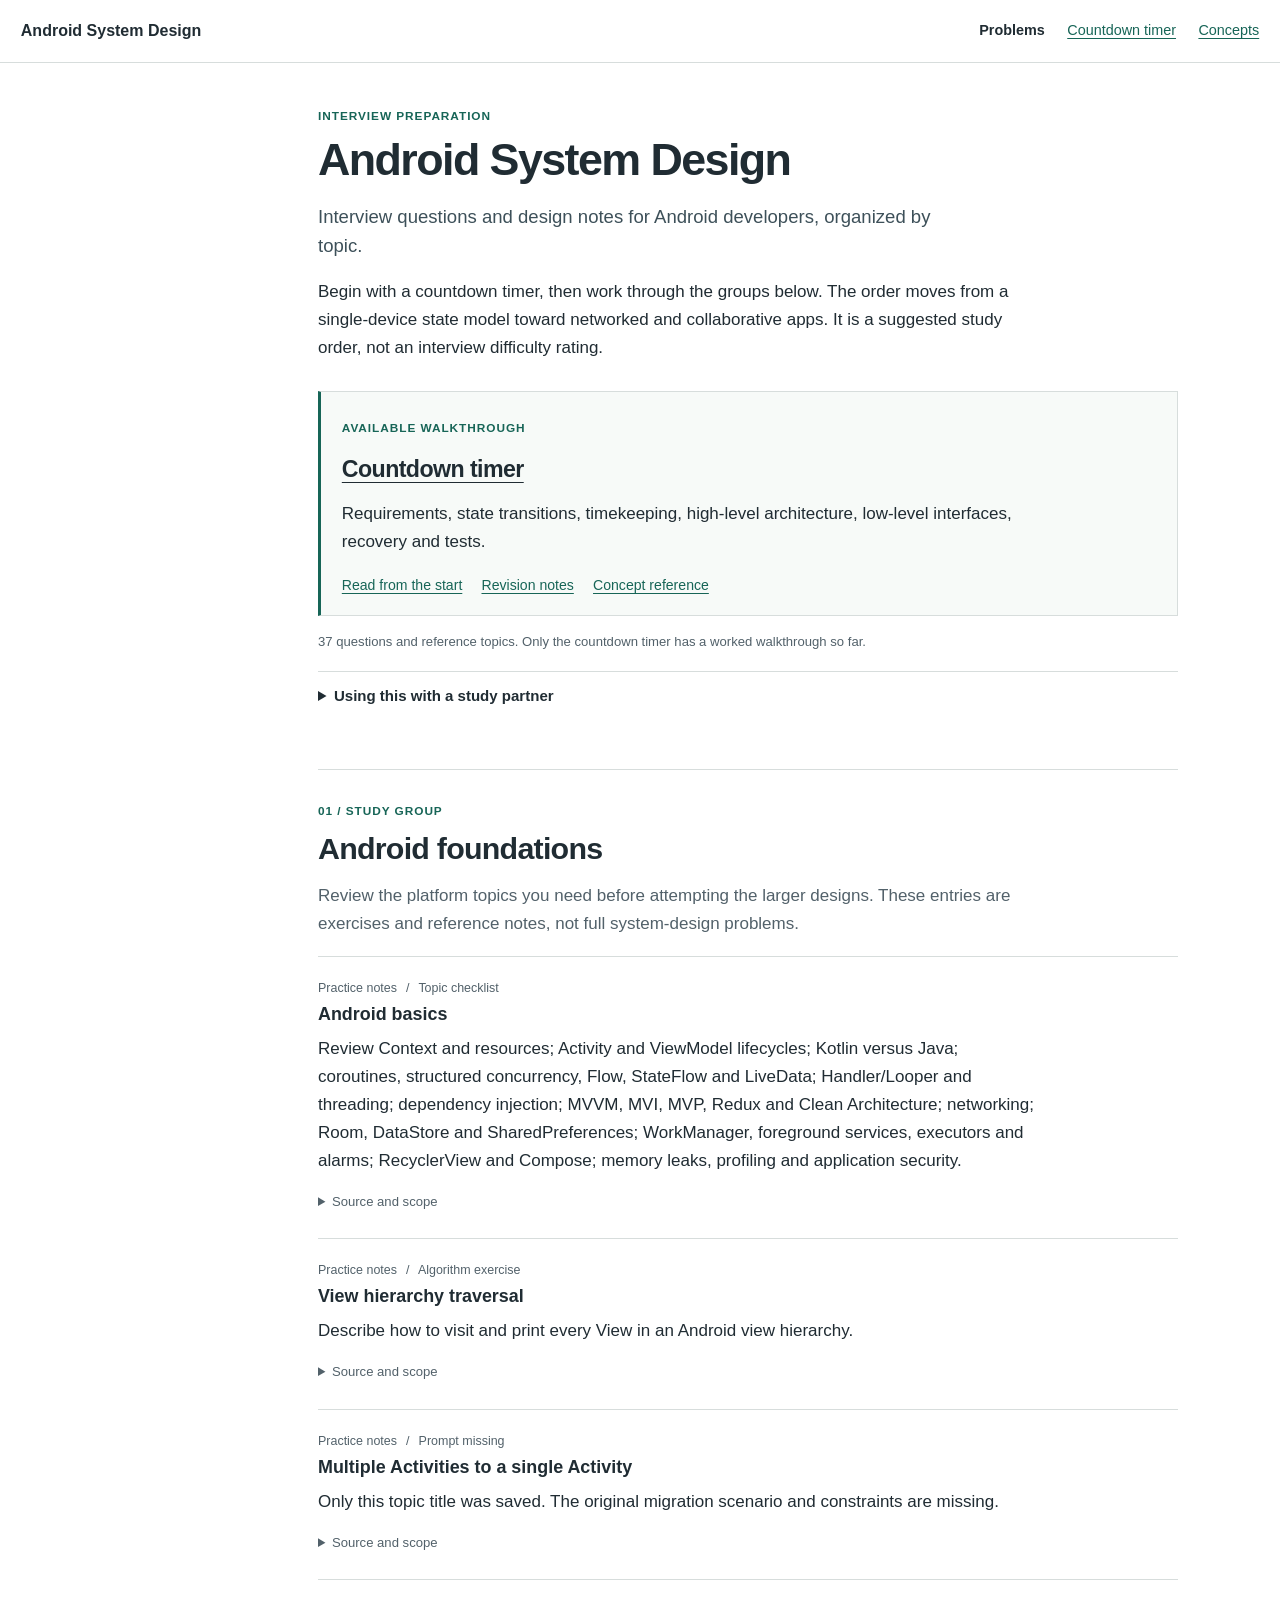
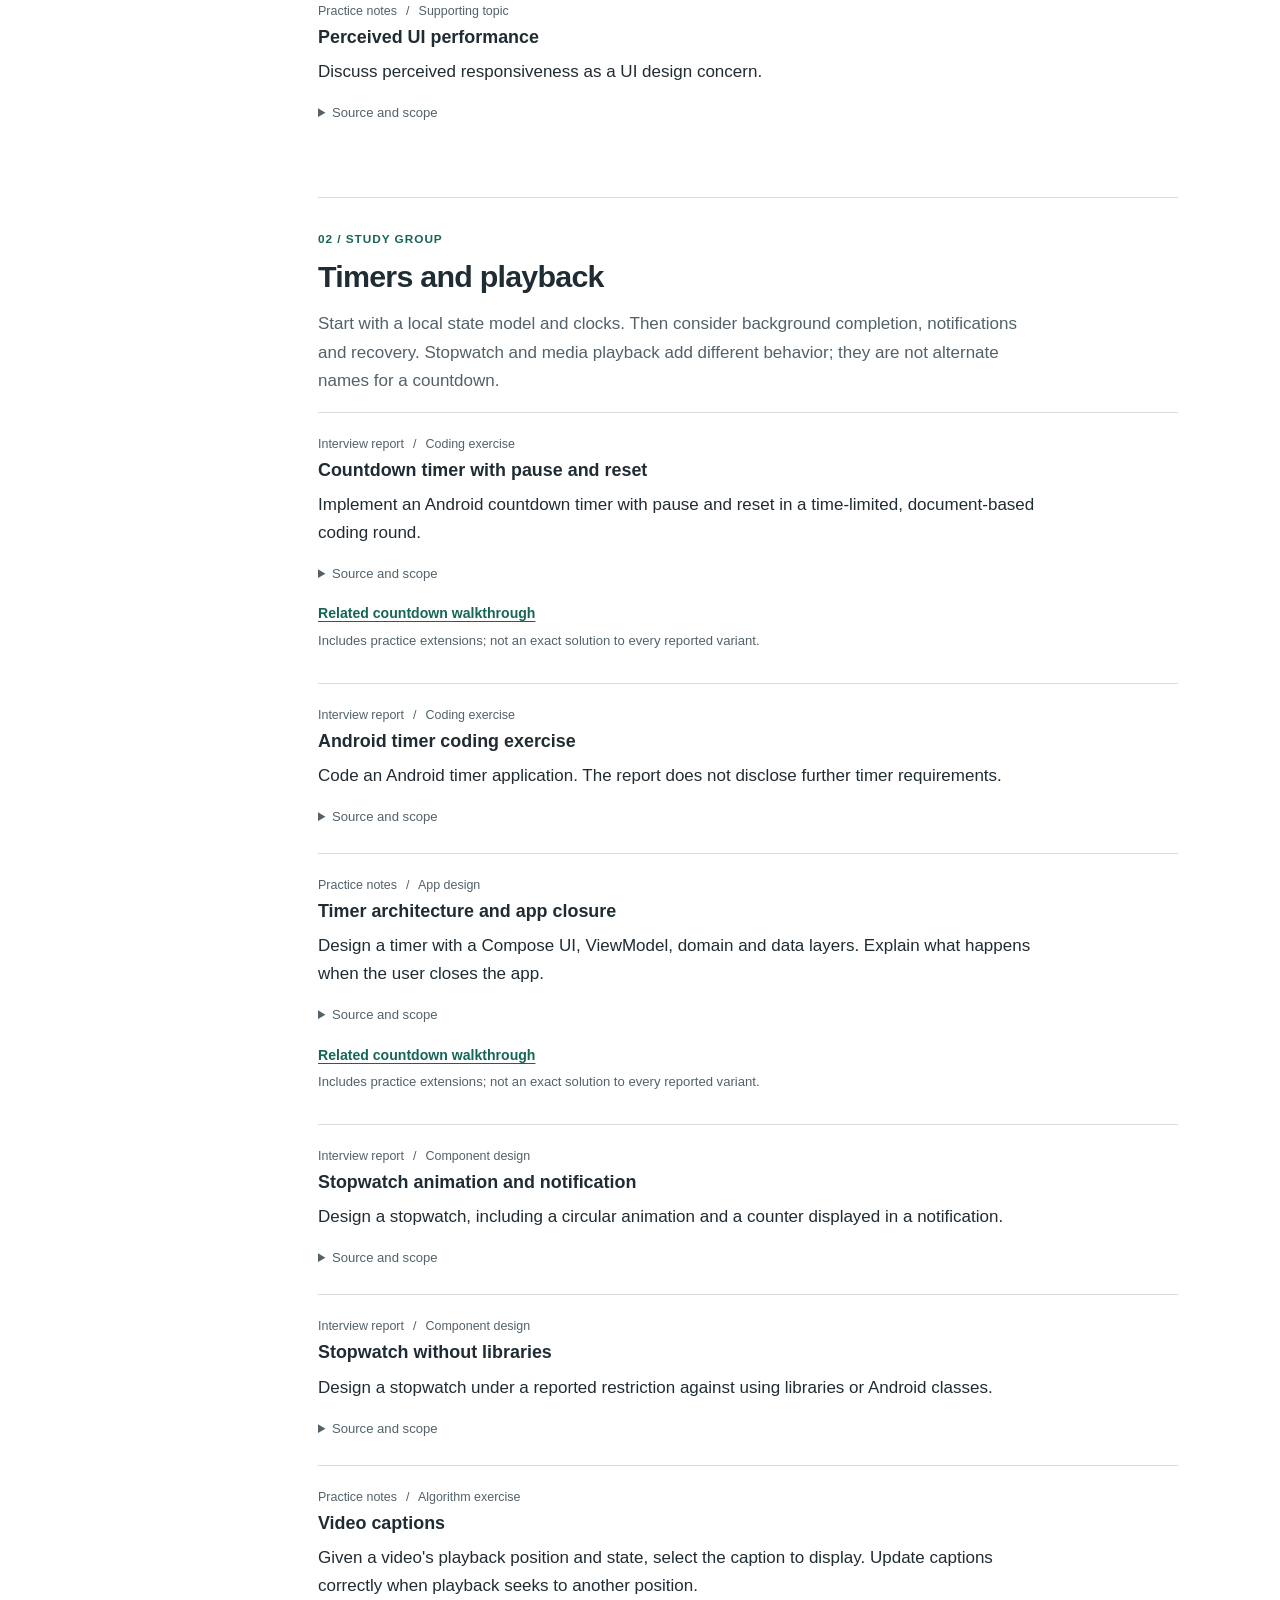
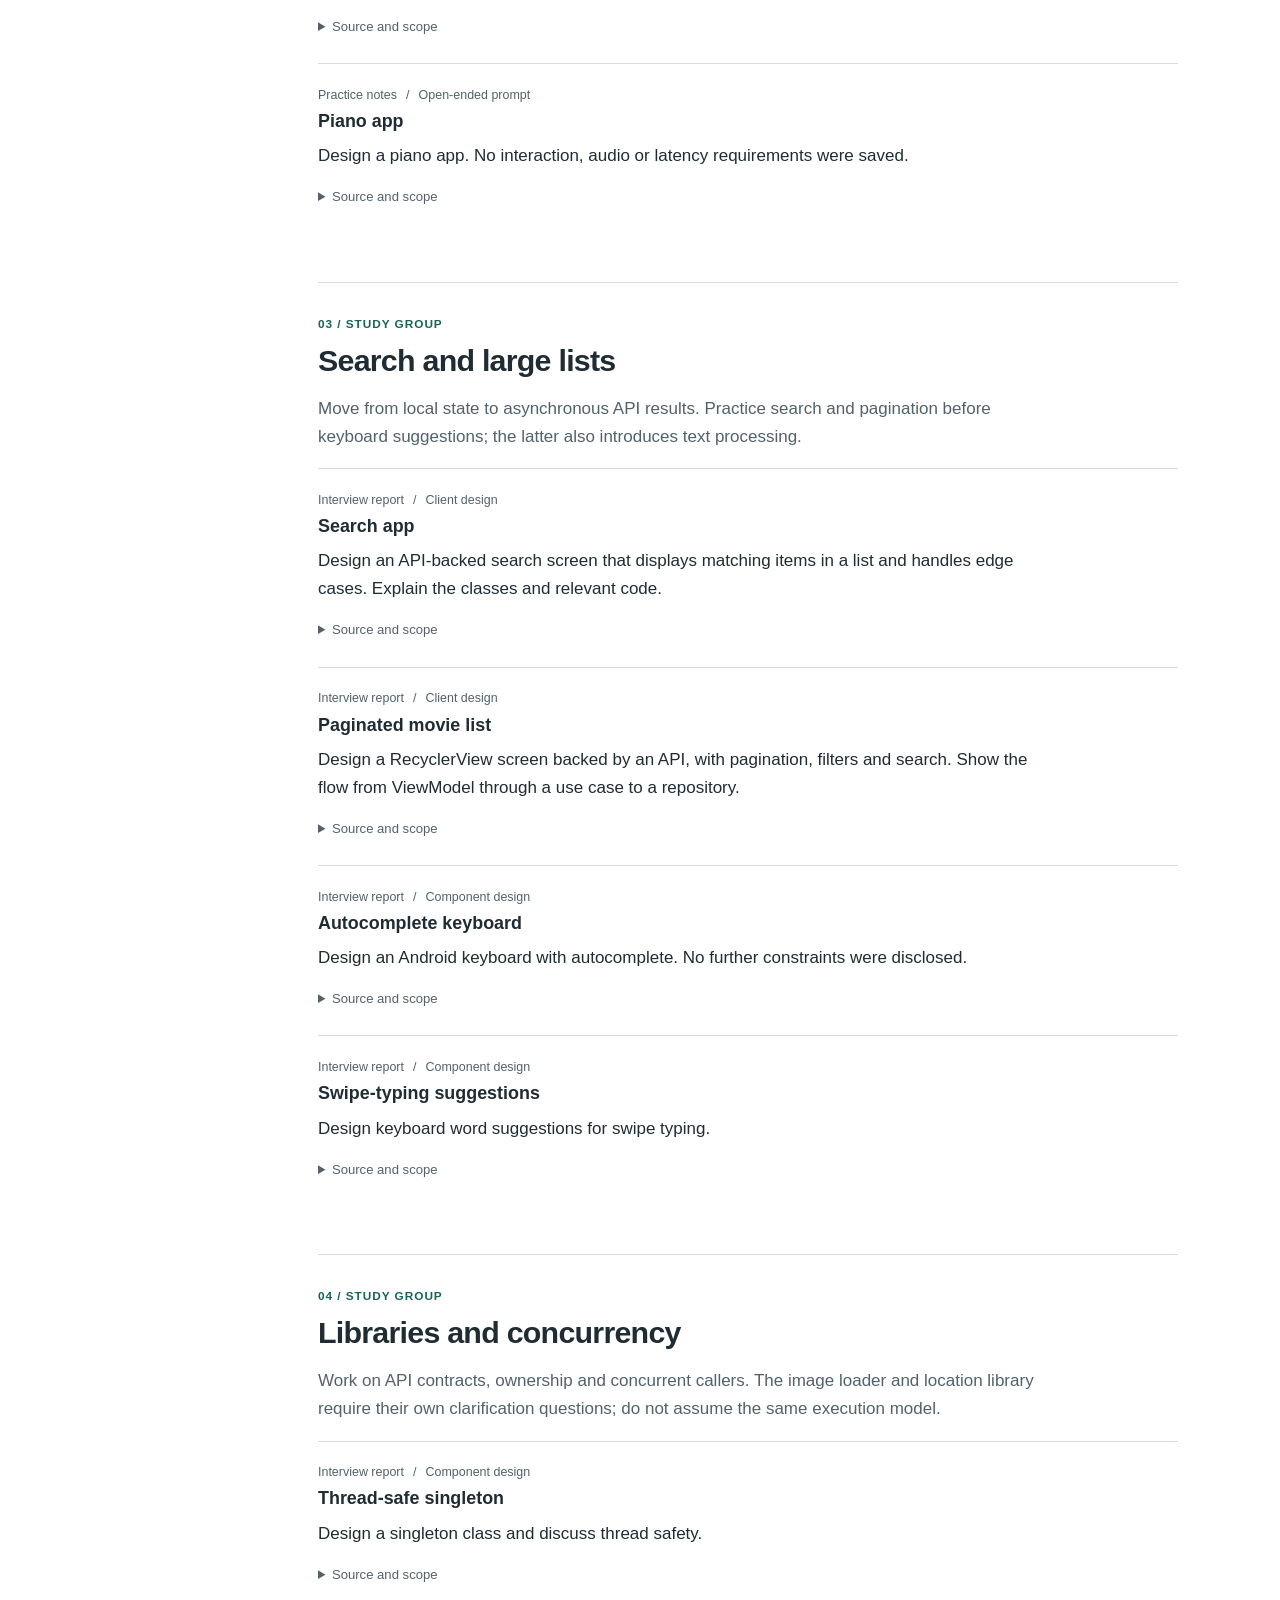
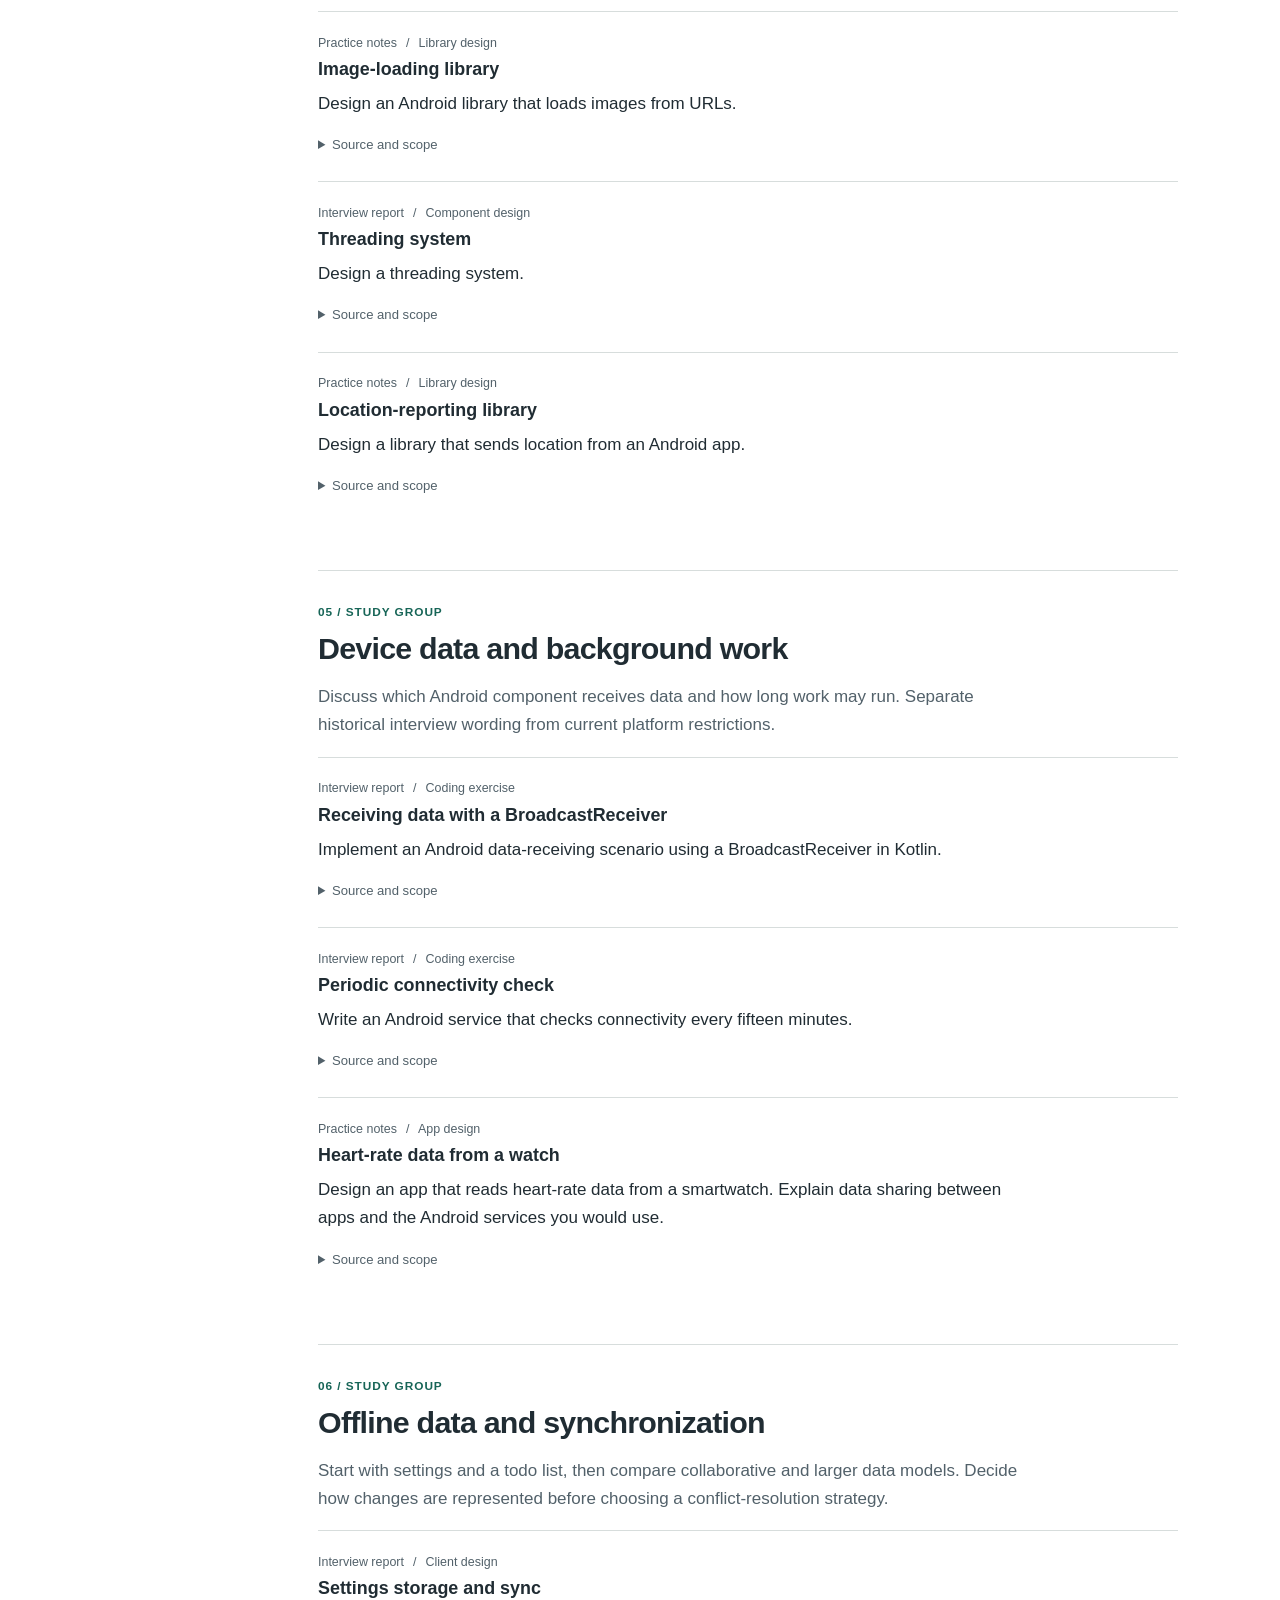
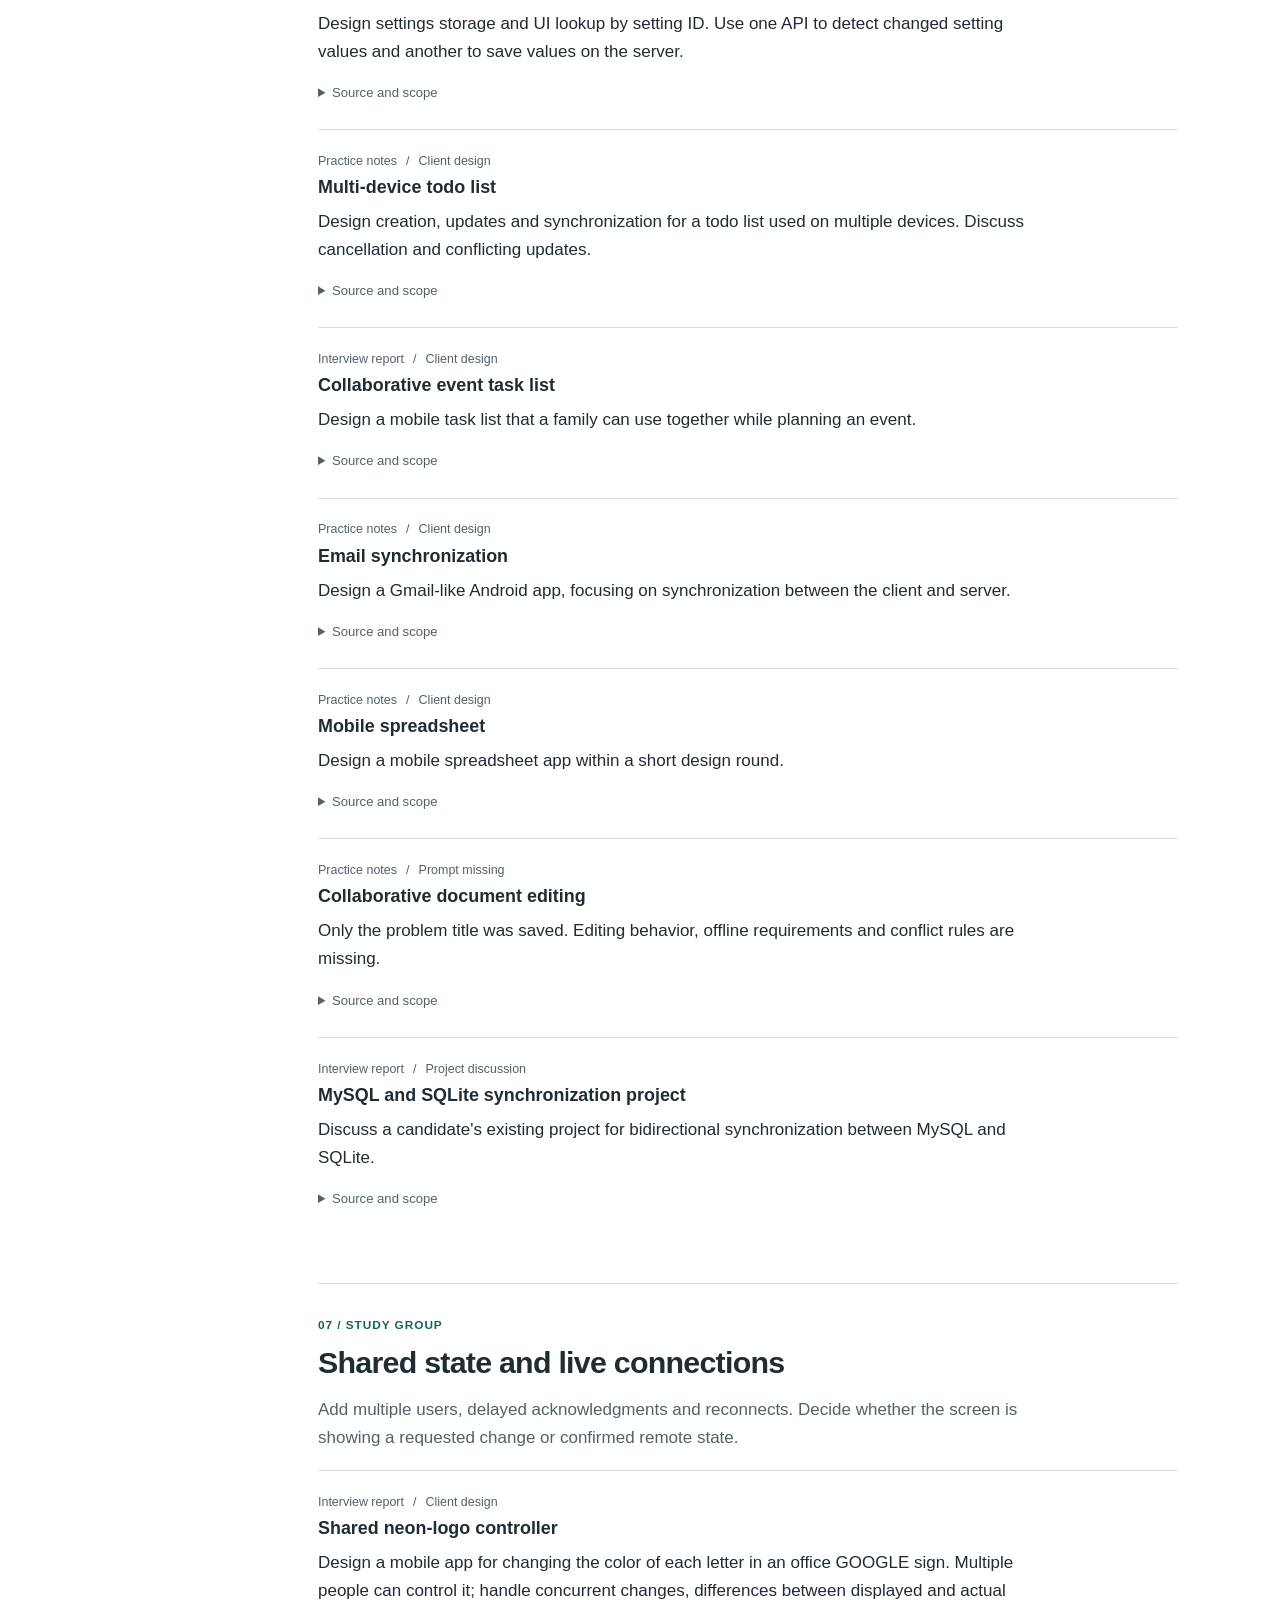
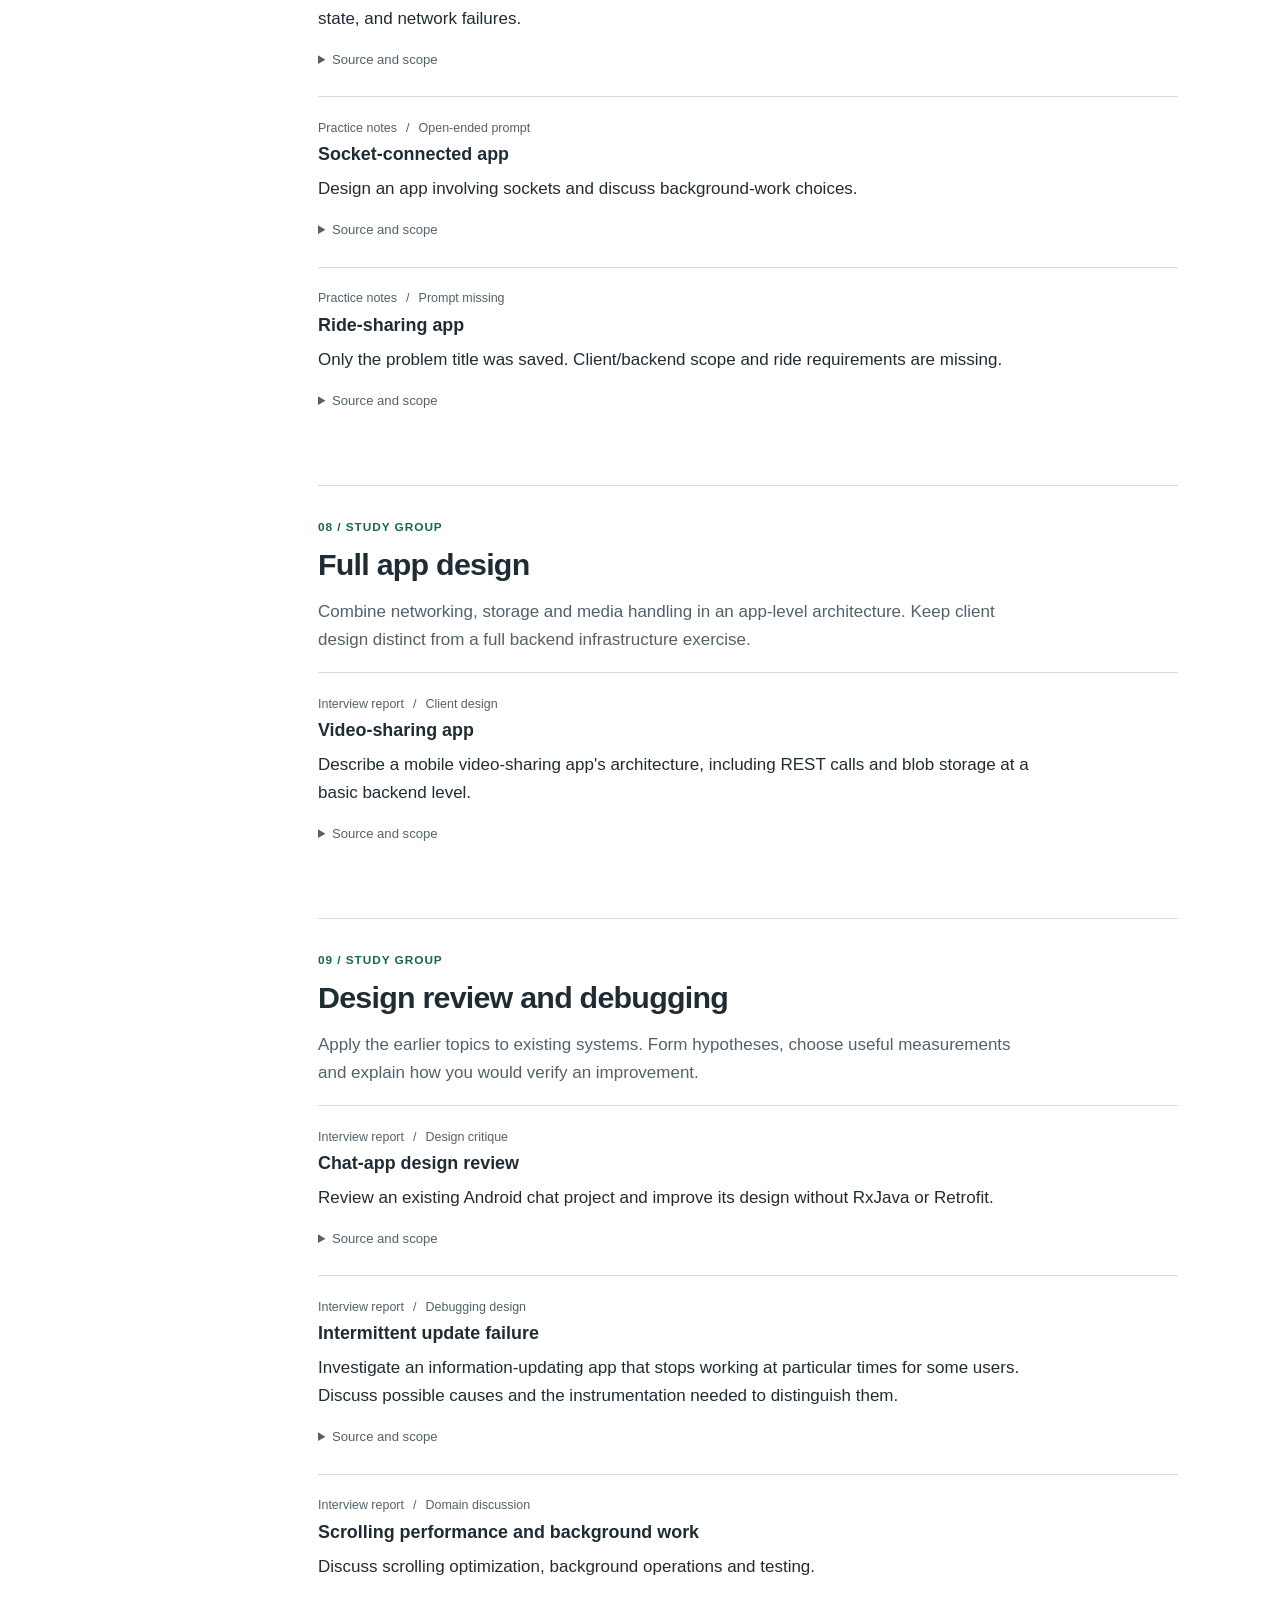
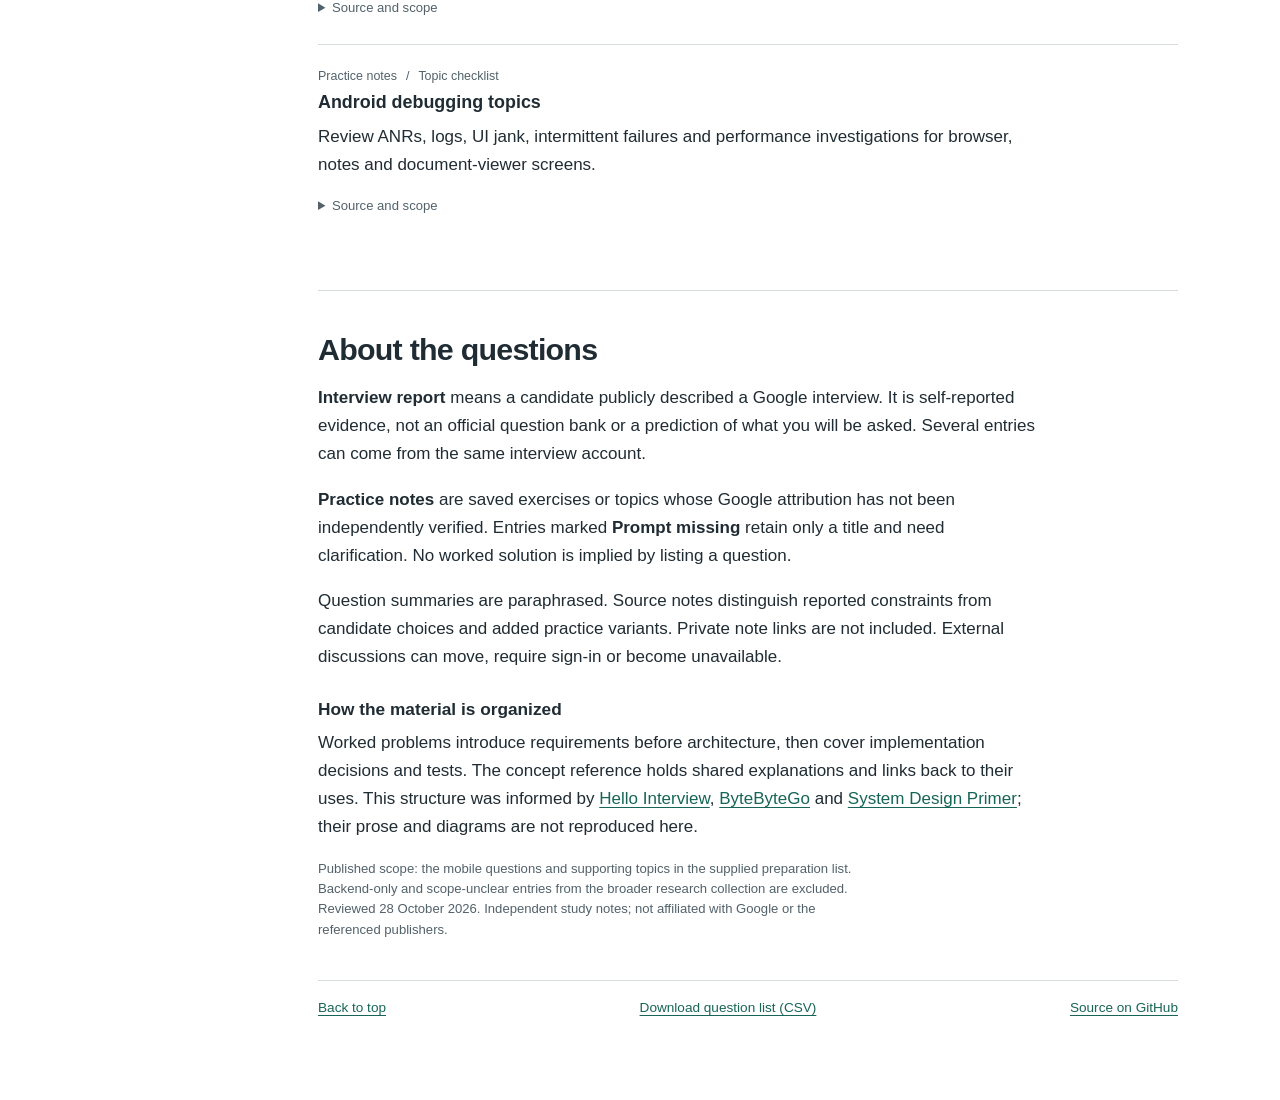
==== index.html @ 92f47cb4 "Publish Android system-design study site Add grouped mobile questions, a countdown timer HLD/LLD wal" ====
<!doctype html>
<html lang="en">
<head>
  <meta charset="utf-8">
  <meta name="viewport" content="width=device-width, initial-scale=1">
  <meta name="description" content="Android system-design practice: grouped interview questions, a countdown timer walkthrough with HLD and LLD, and a linked concept reference.">
  <title>Android System Design</title>
  <link rel="stylesheet" href="style.css">
</head>
<body>
<a class="skip" href="index.html#main">Skip to problems</a>
<header class="site-head">
  <a class="brand" href="./index.html">Android System Design</a>
  <nav aria-label="Main navigation"><a href="./index.html" aria-current="page">Problems</a><a href="problems/countdown-timer/index.html">Countdown timer</a><a href="concepts/index.html">Concepts</a></nav>
</header>
<div class="layout">
  <aside class="rail" aria-label="Problem groups">
    <details class="contents"><summary>Study groups</summary>
    <p class="rail-title">Study order</p>
    <nav aria-label="Problem families"><ol><li><a href="index.html#foundations"><span class="num">01</span>Android foundations</a></li><li><a href="index.html#timers"><span class="num">02</span>Timers and playback</a></li><li><a href="index.html#search"><span class="num">03</span>Search and large lists</a></li><li><a href="index.html#libraries"><span class="num">04</span>Libraries and concurrency</a></li><li><a href="index.html#device"><span class="num">05</span>Device data and background work</a></li><li><a href="index.html#sync"><span class="num">06</span>Offline data and synchronization</a></li><li><a href="index.html#live"><span class="num">07</span>Shared state and live connections</a></li><li><a href="index.html#media"><span class="num">08</span>Full app design</a></li><li><a href="index.html#review"><span class="num">09</span>Design review and debugging</a></li></ol>
    <div class="rail-extra"><a href="index.html#about">About the questions</a><a href="questions.csv" download>Download question list</a></div></nav>
    </details>
  </aside>
  <main id="main">
    <div class="eyebrow">Interview preparation</div>
    <h1>Android System Design</h1>
    <p class="lead">Interview questions and design notes for Android developers, organized by topic.</p>
    <p>Begin with a countdown timer, then work through the groups below. The order moves from a single-device state model toward networked and collaborative apps. It is a suggested study order, not an interview difficulty rating.</p>
    <section class="start-here" aria-labelledby="start-title">
      <p class="stage-label">Available walkthrough</p>
      <h2 id="start-title"><a href="problems/countdown-timer/index.html">Countdown timer</a></h2>
      <p>Requirements, state transitions, timekeeping, high-level architecture, low-level interfaces, recovery and tests.</p>
      <p class="start-links"><a href="problems/countdown-timer/index.html#scope">Read from the start</a><a href="problems/countdown-timer/index.html#revision">Revision notes</a><a href="concepts/index.html">Concept reference</a></p>
    </section>
    <p class="meta">37 questions and reference topics. Only the countdown timer has a worked walkthrough so far.</p>
    <details class="study-notes"><summary>Using this with a study partner</summary><p>Choose one question from a group. Agree on requirements, draw a high-level design, then work through the data model, interfaces and failure cases. Compare your reasoning before reading a walkthrough. When a concept comes up again, use the reference entry and discuss what changes in the new problem.</p></details>
    <section class="stage family" id="foundations" aria-labelledby="foundations-title">
  <div class="stage-label">01 / Study group</div>
  <h2 id="foundations-title">Android foundations</h2>
  <p class="family-intro">Review the platform topics you need before attempting the larger designs. These entries are exercises and reference notes, not full system-design problems.</p>
  <article class="problem" id="android-basics" aria-labelledby="android-basics-title">
  <div class="problem-meta">Practice notes <span aria-hidden="true">/</span> Topic checklist</div>
  <h3 id="android-basics-title">Android basics</h3>
  <p>Review Context and resources; Activity and ViewModel lifecycles; Kotlin versus Java; coroutines, structured concurrency, Flow, StateFlow and LiveData; Handler/Looper and threading; dependency injection; MVVM, MVI, MVP, Redux and Clean Architecture; networking; Room, DataStore and SharedPreferences; WorkManager, foreground services, executors and alarms; RecyclerView and Compose; memory leaks, profiling and application security.</p>
  <details><summary>Source and scope</summary><p>A collected revision checklist, not one interview question. The linked discussion is a related Android question list, not verification that Google asked every topic.</p><p class="source-note"><a href="https://leetcode.com/discuss/post/4802219/android-interview-questions-by-vansh_sha-t8mw/" aria-label="Source for Android basics">Source discussion</a></p></details>

</article><article class="problem" id="view-hierarchy" aria-labelledby="view-hierarchy-title">
  <div class="problem-meta">Practice notes <span aria-hidden="true">/</span> Algorithm exercise</div>
  <h3 id="view-hierarchy-title">View hierarchy traversal</h3>
  <p>Describe how to visit and print every View in an Android view hierarchy.</p>
  <details><summary>Source and scope</summary><p>Saved exercise; Google attribution has not been independently verified.</p><p class="source-note">No public source link available.</p></details>

</article><article class="problem" id="single-activity" aria-labelledby="single-activity-title">
  <div class="problem-meta">Practice notes <span aria-hidden="true">/</span> Prompt missing</div>
  <h3 id="single-activity-title">Multiple Activities to a single Activity</h3>
  <p>Only this topic title was saved. The original migration scenario and constraints are missing.</p>
  <details><summary>Source and scope</summary><p>Agree on a practice scenario before attempting a design; do not infer an interview prompt from the title.</p><p class="source-note">No public source link available.</p></details>

</article><article class="problem" id="ui-perception" aria-labelledby="ui-perception-title">
  <div class="problem-meta">Practice notes <span aria-hidden="true">/</span> Supporting topic</div>
  <h3 id="ui-perception-title">Perceived UI performance</h3>
  <p>Discuss perceived responsiveness as a UI design concern.</p>
  <details><summary>Source and scope</summary><p>A supporting note, not a reported interview question.</p><p class="source-note">No public source link available.</p></details>

</article>
</section><section class="stage family" id="timers" aria-labelledby="timers-title">
  <div class="stage-label">02 / Study group</div>
  <h2 id="timers-title">Timers and playback</h2>
  <p class="family-intro">Start with a local state model and clocks. Then consider background completion, notifications and recovery. Stopwatch and media playback add different behavior; they are not alternate names for a countdown.</p>
  <article class="problem" id="countdown-pause-reset" aria-labelledby="countdown-pause-reset-title">
  <div class="problem-meta">Interview report <span aria-hidden="true">/</span> Coding exercise</div>
  <h3 id="countdown-pause-reset-title">Countdown timer with pause and reset</h3>
  <p>Implement an Android countdown timer with pause and reset in a time-limited, document-based coding round.</p>
  <details><summary>Source and scope</summary><p>The candidate chose XML and an Activity; those were not mandated architectural requirements. The worked lesson adds background completion and recovery as practice extensions.</p><p class="source-note"><a href="https://www.reddit.com/r/androiddev/comments/wseejt/comment/l4w9ah0/" aria-label="Source for Countdown timer with pause and reset">Source discussion</a></p></details>
<p class="lesson-link"><a href="problems/countdown-timer/index.html">Related countdown walkthrough</a> <span class="source-note">Includes practice extensions; not an exact solution to every reported variant.</span></p>
</article><article class="problem" id="android-timer-coding" aria-labelledby="android-timer-coding-title">
  <div class="problem-meta">Interview report <span aria-hidden="true">/</span> Coding exercise</div>
  <h3 id="android-timer-coding-title">Android timer coding exercise</h3>
  <p>Code an Android timer application. The report does not disclose further timer requirements.</p>
  <details><summary>Source and scope</summary><p>The author says the system-design round was skipped. This is evidence of a platform coding task, not a system-design round.</p><p class="source-note"><a href="https://leetcode.com/discuss/post/1108997/london-amazon-facebook-goolge-3-offers/" aria-label="Source for Android timer coding exercise">Source discussion</a></p></details>

</article><article class="problem" id="timer-architecture" aria-labelledby="timer-architecture-title">
  <div class="problem-meta">Practice notes <span aria-hidden="true">/</span> App design</div>
  <h3 id="timer-architecture-title">Timer architecture and app closure</h3>
  <p>Design a timer with a Compose UI, ViewModel, domain and data layers. Explain what happens when the user closes the app.</p>
  <details><summary>Source and scope</summary><p>Saved wording is not independently verified as a Google interview report. The worked lesson states its own interpretation of app closure.</p><p class="source-note">No public source link available.</p></details>
<p class="lesson-link"><a href="problems/countdown-timer/index.html">Related countdown walkthrough</a> <span class="source-note">Includes practice extensions; not an exact solution to every reported variant.</span></p>
</article><article class="problem" id="stopwatch-animation" aria-labelledby="stopwatch-animation-title">
  <div class="problem-meta">Interview report <span aria-hidden="true">/</span> Component design</div>
  <h3 id="stopwatch-animation-title">Stopwatch animation and notification</h3>
  <p>Design a stopwatch, including a circular animation and a counter displayed in a notification.</p>
  <details><summary>Source and scope</summary><p>The candidate identifies animation and notification display as difficult parts. A stopwatch walkthrough has not been written yet.</p><p class="source-note"><a href="https://www.reddit.com/r/androiddev/comments/wseejt/comment/ikxnh6s/" aria-label="Source for Stopwatch animation and notification">Source discussion</a></p></details>

</article><article class="problem" id="stopwatch-no-libraries" aria-labelledby="stopwatch-no-libraries-title">
  <div class="problem-meta">Interview report <span aria-hidden="true">/</span> Component design</div>
  <h3 id="stopwatch-no-libraries-title">Stopwatch without libraries</h3>
  <p>Design a stopwatch under a reported restriction against using libraries or Android classes.</p>
  <details><summary>Source and scope</summary><p>The author&#x27;s later description mentions Flow and ViewModel. The report does not resolve that tension; do not invent exemptions. Other follow-ups were not disclosed.</p><p class="source-note"><a href="https://medium.com/@prabhat.rai1707/google-android-interview-experience-bangalore-a325ede7d9b3" aria-label="Source for Stopwatch without libraries">Source discussion</a></p></details>

</article><article class="problem" id="media-captions" aria-labelledby="media-captions-title">
  <div class="problem-meta">Practice notes <span aria-hidden="true">/</span> Algorithm exercise</div>
  <h3 id="media-captions-title">Video captions</h3>
  <p>Given a video&#x27;s playback position and state, select the caption to display. Update captions correctly when playback seeks to another position.</p>
  <details><summary>Source and scope</summary><p>Saved MediaPlayer exercise; Google attribution has not been independently verified.</p><p class="source-note">No public source link available.</p></details>

</article><article class="problem" id="piano" aria-labelledby="piano-title">
  <div class="problem-meta">Practice notes <span aria-hidden="true">/</span> Open-ended prompt</div>
  <h3 id="piano-title">Piano app</h3>
  <p>Design a piano app. No interaction, audio or latency requirements were saved.</p>
  <details><summary>Source and scope</summary><p>Clarify the scope before choosing UI or audio APIs. Google attribution is unverified.</p><p class="source-note">No public source link available.</p></details>

</article>
</section><section class="stage family" id="search" aria-labelledby="search-title">
  <div class="stage-label">03 / Study group</div>
  <h2 id="search-title">Search and large lists</h2>
  <p class="family-intro">Move from local state to asynchronous API results. Practice search and pagination before keyboard suggestions; the latter also introduces text processing.</p>
  <article class="problem" id="item-search" aria-labelledby="item-search-title">
  <div class="problem-meta">Interview report <span aria-hidden="true">/</span> Client design</div>
  <h3 id="item-search-title">Search app</h3>
  <p>Design an API-backed search screen that displays matching items in a list and handles edge cases. Explain the classes and relevant code.</p>
  <details><summary>Source and scope</summary><p>Debouncing and caching were candidate proposals, not confirmed interviewer requirements. Exact follow-ups were not disclosed.</p><p class="source-note"><a href="https://medium.com/@prabhat.rai1707/google-android-interview-experience-bangalore-a325ede7d9b3" aria-label="Source for Search app">Source discussion</a></p></details>

</article><article class="problem" id="movie-list" aria-labelledby="movie-list-title">
  <div class="problem-meta">Interview report <span aria-hidden="true">/</span> Client design</div>
  <h3 id="movie-list-title">Paginated movie list</h3>
  <p>Design a RecyclerView screen backed by an API, with pagination, filters and search. Show the flow from ViewModel through a use case to a repository.</p>
  <details><summary>Source and scope</summary><p>Cursor pagination was the candidate&#x27;s choice. Saved related variants ask for XML, adapter and ViewHolder code, and an endless carousel over a huge dataset; those variants are not independently verified requirements of the linked report.</p><p class="source-note"><a href="https://medium.com/@prabhat.rai1707/google-android-interview-experience-bangalore-a325ede7d9b3" aria-label="Source for Paginated movie list">Source discussion</a></p></details>

</article><article class="problem" id="autocomplete-keyboard" aria-labelledby="autocomplete-keyboard-title">
  <div class="problem-meta">Interview report <span aria-hidden="true">/</span> Component design</div>
  <h3 id="autocomplete-keyboard-title">Autocomplete keyboard</h3>
  <p>Design an Android keyboard with autocomplete. No further constraints were disclosed.</p>
  <details><summary>Source and scope</summary><p>This is a separate account from the swipe-typing report; do not count them as the same interview.</p><p class="source-note"><a href="https://www.reddit.com/r/androiddev/comments/wseejt/comment/ldqp7mh/" aria-label="Source for Autocomplete keyboard">Source discussion</a></p></details>

</article><article class="problem" id="swipe-typing" aria-labelledby="swipe-typing-title">
  <div class="problem-meta">Interview report <span aria-hidden="true">/</span> Component design</div>
  <h3 id="swipe-typing-title">Swipe-typing suggestions</h3>
  <p>Design keyboard word suggestions for swipe typing.</p>
  <details><summary>Source and scope</summary><p>The report does not disclose the prediction model, dictionary or latency constraints.</p><p class="source-note"><a href="https://www.reddit.com/r/androiddev/comments/wseejt/comment/ikytk60/" aria-label="Source for Swipe-typing suggestions">Source discussion</a></p></details>

</article>
</section><section class="stage family" id="libraries" aria-labelledby="libraries-title">
  <div class="stage-label">04 / Study group</div>
  <h2 id="libraries-title">Libraries and concurrency</h2>
  <p class="family-intro">Work on API contracts, ownership and concurrent callers. The image loader and location library require their own clarification questions; do not assume the same execution model.</p>
  <article class="problem" id="singleton" aria-labelledby="singleton-title">
  <div class="problem-meta">Interview report <span aria-hidden="true">/</span> Component design</div>
  <h3 id="singleton-title">Thread-safe singleton</h3>
  <p>Design a singleton class and discuss thread safety.</p>
  <details><summary>Source and scope</summary><p>Thread-safety follow-ups were reported, but their exact wording was not disclosed.</p><p class="source-note"><a href="https://medium.com/@prabhat.rai1707/google-android-interview-experience-bangalore-a325ede7d9b3" aria-label="Source for Thread-safe singleton">Source discussion</a></p></details>

</article><article class="problem" id="image-loader" aria-labelledby="image-loader-title">
  <div class="problem-meta">Practice notes <span aria-hidden="true">/</span> Library design</div>
  <h3 id="image-loader-title">Image-loading library</h3>
  <p>Design an Android library that loads images from URLs.</p>
  <details><summary>Source and scope</summary><p>The saved prompt gives no cache, cancellation or concurrency requirements. Clarify them during practice; Google attribution is unverified.</p><p class="source-note">No public source link available.</p></details>

</article><article class="problem" id="threading-system" aria-labelledby="threading-system-title">
  <div class="problem-meta">Interview report <span aria-hidden="true">/</span> Component design</div>
  <h3 id="threading-system-title">Threading system</h3>
  <p>Design a threading system.</p>
  <details><summary>Source and scope</summary><p>The account gives no API, scheduling or execution requirements. Treat the sparse wording as a starting point for clarification, not a complete specification.</p><p class="source-note"><a href="https://www.reddit.com/r/androiddev/comments/wseejt/comment/ikytajr/" aria-label="Source for Threading system">Source discussion</a></p></details>

</article><article class="problem" id="location-library" aria-labelledby="location-library-title">
  <div class="problem-meta">Practice notes <span aria-hidden="true">/</span> Library design</div>
  <h3 id="location-library-title">Location-reporting library</h3>
  <p>Design a library that sends location from an Android app.</p>
  <details><summary>Source and scope</summary><p>Frequency, destination and background behavior were not saved. Google attribution is unverified.</p><p class="source-note">No public source link available.</p></details>

</article>
</section><section class="stage family" id="device" aria-labelledby="device-title">
  <div class="stage-label">05 / Study group</div>
  <h2 id="device-title">Device data and background work</h2>
  <p class="family-intro">Discuss which Android component receives data and how long work may run. Separate historical interview wording from current platform restrictions.</p>
  <article class="problem" id="broadcast-receiver" aria-labelledby="broadcast-receiver-title">
  <div class="problem-meta">Interview report <span aria-hidden="true">/</span> Coding exercise</div>
  <h3 id="broadcast-receiver-title">Receiving data with a BroadcastReceiver</h3>
  <p>Implement an Android data-receiving scenario using a BroadcastReceiver in Kotlin.</p>
  <details><summary>Source and scope</summary><p>The full scenario is unavailable. The candidate reports missing a long-running-work edge case. The post&#x27;s timing claim is not used as current Android guidance.</p><p class="source-note"><a href="https://medium.com/@prabhat.rai1707/google-london-interview-experience-b0f61cd09061" aria-label="Source for Receiving data with a BroadcastReceiver">Source discussion</a></p></details>

</article><article class="problem" id="connectivity-service" aria-labelledby="connectivity-service-title">
  <div class="problem-meta">Interview report <span aria-hidden="true">/</span> Coding exercise</div>
  <h3 id="connectivity-service-title">Periodic connectivity check</h3>
  <p>Write an Android service that checks connectivity every fifteen minutes.</p>
  <details><summary>Source and scope</summary><p>A historical reported prompt, not a recommendation to implement periodic background work with an unrestricted service today.</p><p class="source-note"><a href="https://www.reddit.com/r/androiddev/comments/wseejt/comment/il043rr/" aria-label="Source for Periodic connectivity check">Source discussion</a></p></details>

</article><article class="problem" id="heart-rate" aria-labelledby="heart-rate-title">
  <div class="problem-meta">Practice notes <span aria-hidden="true">/</span> App design</div>
  <h3 id="heart-rate-title">Heart-rate data from a watch</h3>
  <p>Design an app that reads heart-rate data from a smartwatch. Explain data sharing between apps and the Android services you would use.</p>
  <details><summary>Source and scope</summary><p>Saved practice prompt; Google attribution is unverified.</p><p class="source-note">No public source link available.</p></details>

</article>
</section><section class="stage family" id="sync" aria-labelledby="sync-title">
  <div class="stage-label">06 / Study group</div>
  <h2 id="sync-title">Offline data and synchronization</h2>
  <p class="family-intro">Start with settings and a todo list, then compare collaborative and larger data models. Decide how changes are represented before choosing a conflict-resolution strategy.</p>
  <article class="problem" id="settings-sync" aria-labelledby="settings-sync-title">
  <div class="problem-meta">Interview report <span aria-hidden="true">/</span> Client design</div>
  <h3 id="settings-sync-title">Settings storage and sync</h3>
  <p>Design settings storage and UI lookup by setting ID. Use one API to detect changed setting values and another to save values on the server.</p>
  <details><summary>Source and scope</summary><p>Offline storage and MVVM were the candidate&#x27;s solution, not additional stated requirements.</p><p class="source-note"><a href="https://medium.com/@himv1998/google-interview-sde-2-android-438e60d6031d" aria-label="Source for Settings storage and sync">Source discussion</a></p></details>

</article><article class="problem" id="todo-sync" aria-labelledby="todo-sync-title">
  <div class="problem-meta">Practice notes <span aria-hidden="true">/</span> Client design</div>
  <h3 id="todo-sync-title">Multi-device todo list</h3>
  <p>Design creation, updates and synchronization for a todo list used on multiple devices. Discuss cancellation and conflicting updates.</p>
  <details><summary>Source and scope</summary><p>Saved practice prompt; Google attribution is unverified.</p><p class="source-note">No public source link available.</p></details>

</article><article class="problem" id="event-planning" aria-labelledby="event-planning-title">
  <div class="problem-meta">Interview report <span aria-hidden="true">/</span> Client design</div>
  <h3 id="event-planning-title">Collaborative event task list</h3>
  <p>Design a mobile task list that a family can use together while planning an event.</p>
  <details><summary>Source and scope</summary><p>Permissions, locations, categories and comments were the candidate&#x27;s suggested clarification areas, not confirmed requirements.</p><p class="source-note"><a href="https://www.reddit.com/r/androiddev/comments/1e0kjtu/comment/lcopbtw/" aria-label="Source for Collaborative event task list">Source discussion</a></p></details>

</article><article class="problem" id="gmail-sync" aria-labelledby="gmail-sync-title">
  <div class="problem-meta">Practice notes <span aria-hidden="true">/</span> Client design</div>
  <h3 id="gmail-sync-title">Email synchronization</h3>
  <p>Design a Gmail-like Android app, focusing on synchronization between the client and server.</p>
  <details><summary>Source and scope</summary><p>Saved practice prompt; Google attribution is unverified.</p><p class="source-note">No public source link available.</p></details>

</article><article class="problem" id="spreadsheet" aria-labelledby="spreadsheet-title">
  <div class="problem-meta">Practice notes <span aria-hidden="true">/</span> Client design</div>
  <h3 id="spreadsheet-title">Mobile spreadsheet</h3>
  <p>Design a mobile spreadsheet app within a short design round.</p>
  <details><summary>Source and scope</summary><p>The saved note mentions a half-hour design discussion and a separate Android-basics segment. It does not specify collaboration or formula requirements. Google attribution is unverified.</p><p class="source-note">No public source link available.</p></details>

</article><article class="problem" id="document-editing" aria-labelledby="document-editing-title">
  <div class="problem-meta">Practice notes <span aria-hidden="true">/</span> Prompt missing</div>
  <h3 id="document-editing-title">Collaborative document editing</h3>
  <p>Only the problem title was saved. Editing behavior, offline requirements and conflict rules are missing.</p>
  <details><summary>Source and scope</summary><p>Confirm the prompt before treating it as a particular Google Docs interview question.</p><p class="source-note">No public source link available.</p></details>

</article><article class="problem" id="database-sync-discussion" aria-labelledby="database-sync-discussion-title">
  <div class="problem-meta">Interview report <span aria-hidden="true">/</span> Project discussion</div>
  <h3 id="database-sync-discussion-title">MySQL and SQLite synchronization project</h3>
  <p>Discuss a candidate&#x27;s existing project for bidirectional synchronization between MySQL and SQLite.</p>
  <details><summary>Source and scope</summary><p>This was a resume/project discussion, not evidence that the interviewer assigned a new offline-sync design.</p><p class="source-note"><a href="https://www.geeksforgeeks.org/interview-experiences/google-interview-experience/" aria-label="Source for MySQL and SQLite synchronization project">Source discussion</a></p></details>

</article>
</section><section class="stage family" id="live" aria-labelledby="live-title">
  <div class="stage-label">07 / Study group</div>
  <h2 id="live-title">Shared state and live connections</h2>
  <p class="family-intro">Add multiple users, delayed acknowledgments and reconnects. Decide whether the screen is showing a requested change or confirmed remote state.</p>
  <article class="problem" id="neon-logo" aria-labelledby="neon-logo-title">
  <div class="problem-meta">Interview report <span aria-hidden="true">/</span> Client design</div>
  <h3 id="neon-logo-title">Shared neon-logo controller</h3>
  <p>Design a mobile app for changing the color of each letter in an office GOOGLE sign. Multiple people can control it; handle concurrent changes, differences between displayed and actual state, and network failures.</p>
  <details><summary>Source and scope</summary><p>The linked candidate account reports these constraints.</p><p class="source-note"><a href="https://leetcode.com/discuss/post/5597647/Google-or-L5-Android-or-Offer/" aria-label="Source for Shared neon-logo controller">Source discussion</a></p></details>

</article><article class="problem" id="sockets" aria-labelledby="sockets-title">
  <div class="problem-meta">Practice notes <span aria-hidden="true">/</span> Open-ended prompt</div>
  <h3 id="sockets-title">Socket-connected app</h3>
  <p>Design an app involving sockets and discuss background-work choices.</p>
  <details><summary>Source and scope</summary><p>The saved account mentions WorkManager but gives no product or protocol requirements. Google attribution is unverified.</p><p class="source-note">No public source link available.</p></details>

</article><article class="problem" id="ride-sharing" aria-labelledby="ride-sharing-title">
  <div class="problem-meta">Practice notes <span aria-hidden="true">/</span> Prompt missing</div>
  <h3 id="ride-sharing-title">Ride-sharing app</h3>
  <p>Only the problem title was saved. Client/backend scope and ride requirements are missing.</p>
  <details><summary>Source and scope</summary><p>Do not replace the missing prompt with a generic backend Uber design without agreeing on the scope.</p><p class="source-note">No public source link available.</p></details>

</article>
</section><section class="stage family" id="media" aria-labelledby="media-title">
  <div class="stage-label">08 / Study group</div>
  <h2 id="media-title">Full app design</h2>
  <p class="family-intro">Combine networking, storage and media handling in an app-level architecture. Keep client design distinct from a full backend infrastructure exercise.</p>
  <article class="problem" id="video-sharing" aria-labelledby="video-sharing-title">
  <div class="problem-meta">Interview report <span aria-hidden="true">/</span> Client design</div>
  <h3 id="video-sharing-title">Video-sharing app</h3>
  <p>Describe a mobile video-sharing app&#x27;s architecture, including REST calls and blob storage at a basic backend level.</p>
  <details><summary>Source and scope</summary><p>The commenter confirms mobile but not Android versus iOS or level. Detailed backend internals were not part of the reported scope.</p><p class="source-note"><a href="https://www.reddit.com/r/androiddev/comments/1e0kjtu/comment/lcolzk8/" aria-label="Source for Video-sharing app">Source discussion</a></p></details>

</article>
</section><section class="stage family" id="review" aria-labelledby="review-title">
  <div class="stage-label">09 / Study group</div>
  <h2 id="review-title">Design review and debugging</h2>
  <p class="family-intro">Apply the earlier topics to existing systems. Form hypotheses, choose useful measurements and explain how you would verify an improvement.</p>
  <article class="problem" id="chat-critique" aria-labelledby="chat-critique-title">
  <div class="problem-meta">Interview report <span aria-hidden="true">/</span> Design critique</div>
  <h3 id="chat-critique-title">Chat-app design review</h3>
  <p>Review an existing Android chat project and improve its design without RxJava or Retrofit.</p>
  <details><summary>Source and scope</summary><p>MVVM was proposed by the candidate, not required. The interviewer pushed beyond the initial Google-library suggestion.</p><p class="source-note"><a href="https://leetcode.com/discuss/post/418626/" aria-label="Source for Chat-app design review">Source discussion</a></p></details>

</article><article class="problem" id="intermittent-failure" aria-labelledby="intermittent-failure-title">
  <div class="problem-meta">Interview report <span aria-hidden="true">/</span> Debugging design</div>
  <h3 id="intermittent-failure-title">Intermittent update failure</h3>
  <p>Investigate an information-updating app that stops working at particular times for some users. Discuss possible causes and the instrumentation needed to distinguish them.</p>
  <details><summary>Source and scope</summary><p>The report establishes neither a root cause nor a preferred analytics product.</p><p class="source-note"><a href="https://www.reddit.com/r/androiddev/comments/1e0kjtu/comment/lcolzk8/" aria-label="Source for Intermittent update failure">Source discussion</a></p></details>

</article><article class="problem" id="scroll-performance" aria-labelledby="scroll-performance-title">
  <div class="problem-meta">Interview report <span aria-hidden="true">/</span> Domain discussion</div>
  <h3 id="scroll-performance-title">Scrolling performance and background work</h3>
  <p>Discuss scrolling optimization, background operations and testing.</p>
  <details><summary>Source and scope</summary><p>Specific scenarios and follow-ups were not disclosed; this is not a reconstructed app-design exercise.</p><p class="source-note"><a href="https://leetcode.com/discuss/post/1110505/facebook-google-london-offers/" aria-label="Source for Scrolling performance and background work">Source discussion</a></p></details>

</article><article class="problem" id="debugging-topics" aria-labelledby="debugging-topics-title">
  <div class="problem-meta">Practice notes <span aria-hidden="true">/</span> Topic checklist</div>
  <h3 id="debugging-topics-title">Android debugging topics</h3>
  <p>Review ANRs, logs, UI jank, intermittent failures and performance investigations for browser, notes and document-viewer screens.</p>
  <details><summary>Source and scope</summary><p>A saved topic index, not full interview prompts. Google attribution is unverified.</p><p class="source-note">No public source link available.</p></details>

</article>
</section>
    <section class="stage" id="about" aria-labelledby="about-title">
      <h2 id="about-title">About the questions</h2>
      <p><strong>Interview report</strong> means a candidate publicly described a Google interview. It is self-reported evidence, not an official question bank or a prediction of what you will be asked. Several entries can come from the same interview account.</p>
      <p><strong>Practice notes</strong> are saved exercises or topics whose Google attribution has not been independently verified. Entries marked <strong>Prompt missing</strong> retain only a title and need clarification. No worked solution is implied by listing a question.</p>
      <p>Question summaries are paraphrased. Source notes distinguish reported constraints from candidate choices and added practice variants. Private note links are not included. External discussions can move, require sign-in or become unavailable.</p>
      <h3>How the material is organized</h3>
      <p>Worked problems introduce requirements before architecture, then cover implementation decisions and tests. The concept reference holds shared explanations and links back to their uses. This structure was informed by <a href="https://www.hellointerview.com/learn/system-design/in-a-hurry/delivery">Hello Interview</a>, <a href="https://bytebytego.com/courses/system-design-interview/a-framework-for-system-design-interviews">ByteByteGo</a> and <a href="https://github.com/donnemartin/system-design-primer">System Design Primer</a>; their prose and diagrams are not reproduced here.</p>
      <p class="source-note">Published scope: the mobile questions and supporting topics in the supplied preparation list. Backend-only and scope-unclear entries from the broader research collection are excluded. Reviewed 28 October 2026. Independent study notes; not affiliated with Google or the referenced publishers.</p>
    </section>
    <footer class="footer-nav"><a href="index.html#main">Back to top</a><a href="questions.csv" download>Download question list (CSV)</a><a href="https://github.com/atulac/android-system-design">Source on GitHub</a></footer>
  </main>
</div>
</body>
</html>
---- style.css ----
:root {
  color-scheme: light;
  --paper: #fff;
  --surface: #fff;
  --ink: #202c33;
  --muted: #52616a;
  --line: #d7dddc;
  --accent: #176557;
  --tint: #eef6f1;
  --blue: #315d79;
  --blue-tint: #edf3fa;
  --amber: #775319;
  --amber-tint: #fff5e3;
}
* { box-sizing: border-box; }
html { scroll-padding-top: 2rem; }
body { margin: 0; background: var(--paper); color: var(--ink); font: 17px/1.65 -apple-system, BlinkMacSystemFont, "Segoe UI", sans-serif; }
a { color: var(--accent); text-underline-offset: .2em; text-decoration-thickness: 1px; }
a:hover { text-decoration-thickness: 2px; }
:focus-visible { outline: 3px solid #aa5a17; outline-offset: 4px; border-radius: 2px; }
::selection { background: #d2e7dc; }
.skip { position: absolute; top: -5rem; left: 1rem; padding: .6rem 1rem; background: white; z-index: 20; }
.skip:focus { top: 1rem; }
.site-head { padding: 1.1rem max(1.3rem, calc((100vw - 1260px)/2)); border-bottom: 1px solid var(--line); display: flex; justify-content: space-between; gap: 1rem; align-items: center; }
.brand { color: var(--ink); font-size: 1rem; font-weight: 650; text-decoration: none; }
.site-head nav { display: flex; gap: 1.4rem; flex-wrap: wrap; font-size: .9rem; }
[aria-current="page"] { color: var(--ink); font-weight: 700; text-decoration: none; }
.layout { max-width: 1260px; margin: auto; display: grid; grid-template-columns: 220px minmax(0, 1fr); gap: 4rem; padding: 2.8rem 1.5rem 5rem; }
.rail { align-self: start; position: sticky; top: 1.8rem; max-height: calc(100vh - 3.6rem); overflow-y: auto; padding: .2rem .3rem .6rem 0; }
.rail-title { color: var(--muted); font-size: .72rem; font-weight: 700; letter-spacing: .09em; text-transform: uppercase; margin: 0 0 .75rem; }
.rail ol { padding: 0; list-style: none; margin: 0 0 1.6rem; }
.rail li { margin: 0; }
.rail a { display: block; color: var(--muted); text-decoration: none; padding: .43rem .1rem; font-size: .86rem; line-height: 1.4; }
.rail a:hover { color: var(--accent); text-decoration: underline; }
.rail .num { display: inline-block; width: 1.75rem; color: var(--accent); font-variant-numeric: tabular-nums; }
.rail .rail-extra { border-top: 1px solid var(--line); padding-top: .8rem; }
main { min-width: 0; max-width: 860px; }
h1, h2, h3 { line-height: 1.2; text-wrap: balance; }
h1 { font-size: clamp(2rem, 4vw, 2.8rem); letter-spacing: -.035em; margin: .4rem 0 1rem; max-width: 24ch; }
h2 { font-size: clamp(1.45rem, 3vw, 1.9rem); letter-spacing: -.025em; margin: .5rem 0 1rem; }
h3 { font-size: 1.08rem; margin: 1.7rem 0 .55rem; }
p { margin: .6rem 0 1.1rem; }
p, li { max-width: 76ch; }
strong { font-weight: 680; }
.eyebrow, .stage-label { font-size: .74rem; letter-spacing: .08em; text-transform: uppercase; font-weight: 700; color: var(--accent); }
.lead { font-size: 1.16rem; line-height: 1.55; color: #3d5059; max-width: 63ch; }
.lede-rule { padding: .8rem 0 .8rem 1.2rem; border-left: 3px solid var(--accent); margin: 1.8rem 0; font-size: 1.12rem; }
.lede-rule p { margin: 0; }
.reading-path { display: flex; flex-wrap: wrap; gap: .7rem; margin: 1.2rem 0; }
.reading-path a { border: 1px solid var(--line); padding: .45rem .8rem; border-radius: 5px; background: var(--surface); font-size: .87rem; text-decoration: none; }
.reading-path a:first-child { border-color: var(--accent); color: white; background: var(--accent); }
.meta, .source-note, .caption, figcaption { color: var(--muted); font-size: .82rem; line-height: 1.55; }
.meta { margin: .7rem 0; }
section.stage, article.concept { margin-top: 3rem; padding-top: 2rem; border-top: 1px solid var(--line); }
.takeaway { padding: .8rem 1rem; background: var(--tint); border-left: 3px solid var(--accent); margin: 1rem 0 1.3rem; }
.takeaway p, .note p { margin: 0; }
.note { padding: .8rem 1rem; background: var(--blue-tint); margin: 1rem 0; }
.boundary { background: var(--amber-tint); border-left: 3px solid var(--amber); }
.note-label { display: block; font-size: .72rem; color: var(--blue); text-transform: uppercase; font-weight: 750; letter-spacing: .05em; margin-bottom: .3rem; }
.boundary .note-label { color: var(--amber); }
.promise { margin: 1.5rem 0; padding: 1.15rem 1.3rem; border: 1px solid var(--line); background: white; }
.promise p:last-child { margin-bottom: 0; }
ul, ol { padding-left: 1.35rem; }
li { margin: .35rem 0; }
.steps { list-style: none; counter-reset: step; padding: 0; }
.steps > li { position: relative; padding-left: 2.1rem; margin: .85rem 0; }
.steps > li::before { counter-increment: step; content: counter(step); position: absolute; left: 0; top: .05rem; width: 1.4rem; height: 1.4rem; line-height: 1.4rem; text-align: center; border: 1px solid var(--line); border-radius: 50%; color: var(--accent); font-size: .8rem; font-weight: 700; }
.table-wrap { width: 100%; overflow-x: auto; margin: 1rem 0 1.5rem; }
table { border-collapse: collapse; width: 100%; font-size: .89rem; line-height: 1.5; text-align: left; }
caption { text-align: left; font-weight: 650; margin-bottom: .6rem; }
th, td { padding: .8rem .7rem; border-bottom: 1px solid var(--line); vertical-align: top; }
th { background: #f0f2ed; font-size: .8rem; font-weight: 700; }
td:first-child { font-weight: 600; }
code { font: .85em/1.5 ui-monospace, SFMono-Regular, Menlo, Consolas, monospace; background: #edf0ed; padding: .1em .3em; border-radius: 3px; overflow-wrap: anywhere; }
pre { background: #f0f3f1; padding: 1rem 1.2rem; border: 1px solid #dce3df; border-radius: 5px; overflow-x: auto; font-size: .83rem; line-height: 1.65; tab-size: 2; }
pre code { font: inherit; background: transparent; padding: 0; overflow-wrap: normal; }
details { border-top: 1px solid var(--line); padding: .75rem 0; }
summary { cursor: pointer; font-weight: 600; font-size: .94rem; padding-right: .4rem; }
details > :not(summary) { margin-left: 1.1rem; }
details > p:first-of-type { margin-top: .8rem; }
details[open] { padding-bottom: 1rem; }
.check { border-top: 0; background: var(--tint); margin-top: 1.5rem; padding: .85rem 1rem; }
.check summary { color: var(--accent); }
.check > :not(summary) { margin-left: 0; }
.check .answer-label { font-size: .73rem; font-weight: 700; text-transform: uppercase; letter-spacing: .05em; }
figure { margin: 1.5rem 0; padding: 1rem 1rem .7rem; background: white; border: 1px solid var(--line); border-radius: 6px; }
.diagram-title { font-size: .91rem; font-weight: 700; margin: 0 0 .75rem; }
.diagram-render { text-align: center; }
.diagram-render svg { display: block; max-width: 100%; height: auto; margin: auto; }
.diagram-fallback { font-size: .9rem; }
figcaption { margin-top: .6rem; }
.diagram-source { font-size: .8rem; border-top: 0; }
.diagram-source summary { font-size: .8rem; color: var(--muted); font-weight: 500; }
.diagram-source pre { font-size: .75rem; }
.legend { display: flex; flex-wrap: wrap; gap: .7rem; font-size: .75rem; margin: .5rem 0; color: var(--muted); }
.legend span { border-left: 8px solid var(--accent); padding-left: .4rem; }
.legend .platform { border-left-color: var(--blue); }
.timeline { display: grid; grid-template-columns: repeat(3, 1fr); gap: 0; margin: 1.3rem 0; }
.timeline div { border-left: 2px solid var(--line); padding: .1rem .9rem; }
.timeline strong { display: block; font-size: 1.25rem; }
.timeline span { display: block; font-size: .8rem; color: var(--muted); }
.concept-links { display: flex; flex-wrap: wrap; gap: .5rem .9rem; margin: .8rem 0 1.4rem; }
.concept-links a { font-size: .84rem; }
.used-in { margin: 1.1rem 0; padding: .8rem 1rem; border-left: 2px solid var(--accent); background: var(--tint); }
.used-in p { margin: .2rem 0; font-size: .9rem; }
.used-label { color: var(--accent); text-transform: uppercase; font-size: .7rem; letter-spacing: .06em; font-weight: 750; }
.two-col { display: grid; grid-template-columns: 1fr 1fr; gap: 1.6rem; }
.two-col h3 { margin-top: .5rem; }
.source-list { font-size: .83rem; line-height: 1.6; }
.source-list li { margin-bottom: .7rem; }
.source-ref { font-size: .72rem; white-space: nowrap; vertical-align: super; }
blockquote { padding: 0 0 0 1.2rem; margin: 1.1rem 0; border-left: 3px solid var(--line); color: #3d5059; }
.footer-nav { border-top: 1px solid var(--line); margin-top: 2.5rem; padding-top: 1rem; font-size: .85rem; display: flex; flex-wrap: wrap; justify-content: space-between; gap: 1rem; }
:target { scroll-margin-top: 1.5rem; }
.concept:target { background: #f5f8f2; outline: 1px solid #cbd9ce; outline-offset: 1rem; }
.start-here { border: 1px solid var(--line); border-left: 3px solid var(--accent); padding: 1.1rem 1.3rem; margin: 1.8rem 0 1rem; background: #f7faf8; }
.start-here h2 { font-size: 1.45rem; }
.start-here h2 a { color: var(--ink); }
.start-links { display: flex; flex-wrap: wrap; gap: .5rem 1.2rem; font-size: .88rem; margin-bottom: 0; }
.study-notes { margin-top: 1.2rem; }
.family-intro { color: var(--muted); }
.problem { border-top: 1px solid var(--line); padding: 1.3rem 0; }
.problem h3 { margin: .35rem 0 .6rem; font-size: 1.12rem; }
.problem p { margin-bottom: .7rem; }
.problem-meta { font-size: .78rem; color: var(--muted); }
.problem-meta span { margin: 0 .35rem; }
.problem details { border: 0; padding: 0; }
.problem summary { font-size: .82rem; font-weight: 500; color: var(--muted); padding: .3rem 0; }
.problem details p { font-size: .88rem; }
.lesson-link a { font-size: .88rem; font-weight: 600; }
.lesson-link .source-note { display: block; margin-top: .2rem; }
.architecture { text-align: left; }
.arch-row { display: grid; grid-template-columns: minmax(0, 1fr) 1.2rem minmax(0, 1fr); align-items: center; gap: .6rem; }
.arch-row span { border: 1px solid #b9d1c5; border-radius: 3px; padding: .65rem; background: var(--tint); font-size: .88rem; line-height: 1.4; }
.arch-row b { color: var(--muted); font-weight: 500; }
.arch-row.platform span { border-color: #b6cadd; background: var(--blue-tint); }
.architecture p { font-size: .85rem; margin: .5rem 0 1rem; }
.contents { border: 0; padding: 0; }
.contents > :not(summary) { margin-left: 0; }
.contents > summary { padding: .3rem 0; }
@media (min-width: 761px) {
  .contents > summary { display: none; }
  .contents > :not(summary) { display: block !important; }
  .contents::details-content { content-visibility: visible !important; }
}
@media (max-width: 1050px) {
  .layout { grid-template-columns: 180px minmax(0,1fr); gap: 2rem; }
}
@media (max-width: 760px) {
  body { font-size: 16px; }
  .site-head { align-items: flex-start; flex-direction: column; padding: 1rem 1.2rem; gap: .65rem; }
  .site-head nav { gap: 1rem; }
  .layout { display: block; padding: 1.6rem 1.2rem 3rem; }
  .rail { position: static; max-height: none; border-bottom: 1px solid var(--line); padding-bottom: .6rem; margin-bottom: 1.5rem; }
  .rail ol { display: grid; grid-template-columns: 1fr 1fr; gap: 0 .7rem; margin-bottom: .7rem; }
  .rail .rail-extra { display: flex; flex-wrap: wrap; gap: 1rem; }
  .rail-title { margin-bottom: .4rem; }
  h1 { font-size: 2.2rem; }
  .brand { font-size: .95rem; }
  .start-here { padding: .9rem 1rem; }
  section.stage, article.concept { margin-top: 2.2rem; padding-top: 1.4rem; }
  th, td { padding: .65rem .5rem; }
  .two-col { grid-template-columns: 1fr; gap: .3rem; }
  .timeline div { padding: .1rem .55rem; }
  figure { padding: .75rem .4rem; }
  .diagram-title, figcaption { padding: 0 .4rem; }
}
@media print {
  @page { margin: 15mm; }
  body { font-family: Arial, sans-serif; background: white; font-size: 10.5pt; color: black; }
  .site-head, .rail, .reading-path, .skip, .footer-nav, .diagram-source { display: none !important; }
  .layout { display: block; padding: 0; max-width: none; }
  main { max-width: none; }
  h1 { font-size: 27pt; }
  h2 { font-size: 18pt; }
  h3 { font-size: 12pt; }
  h1, h2, h3, summary, .stage-label { break-after: avoid; }
  section.stage, article.concept { padding-top: 1rem; margin-top: 1.4rem; }
  p, li { max-width: none; }
  figure, .takeaway, .note, .promise, .used-in, tr { break-inside: avoid; }
  .diagram-render svg { max-height: 160mm; width: auto; max-width: 100%; }
  .table-wrap { overflow: visible; }
  table { font-size: 9pt; }
  pre { font-size: 8pt; white-space: pre-wrap; overflow-wrap: anywhere; border: 1px solid #bbb; }
  a { color: black; }
  details > :not(summary) { display: block !important; margin-left: .6rem; }
  details::details-content { content-visibility: visible !important; }
  summary { list-style: none; }
  .source-ref { font-size: 8pt; }
  .concept:target { outline: none; background: none; }
  .problem, .arch-row { break-inside: avoid; }
}
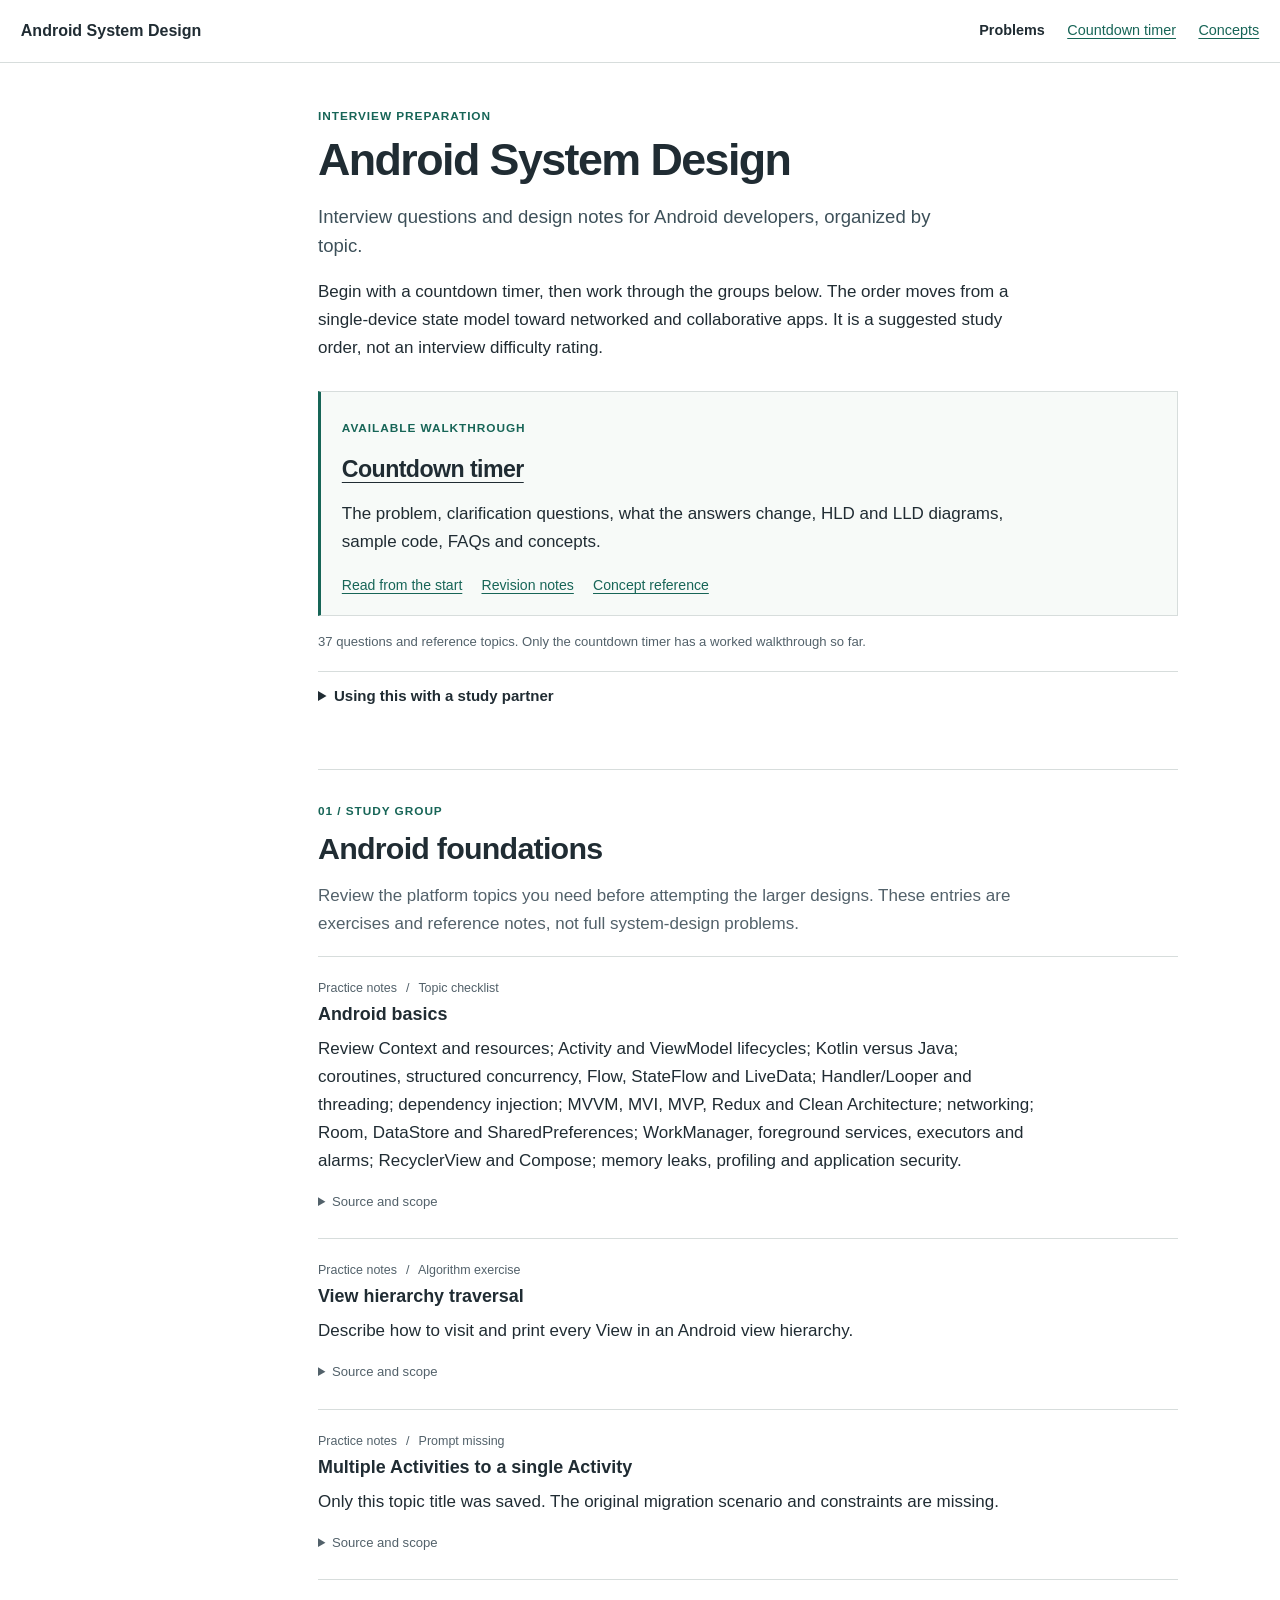
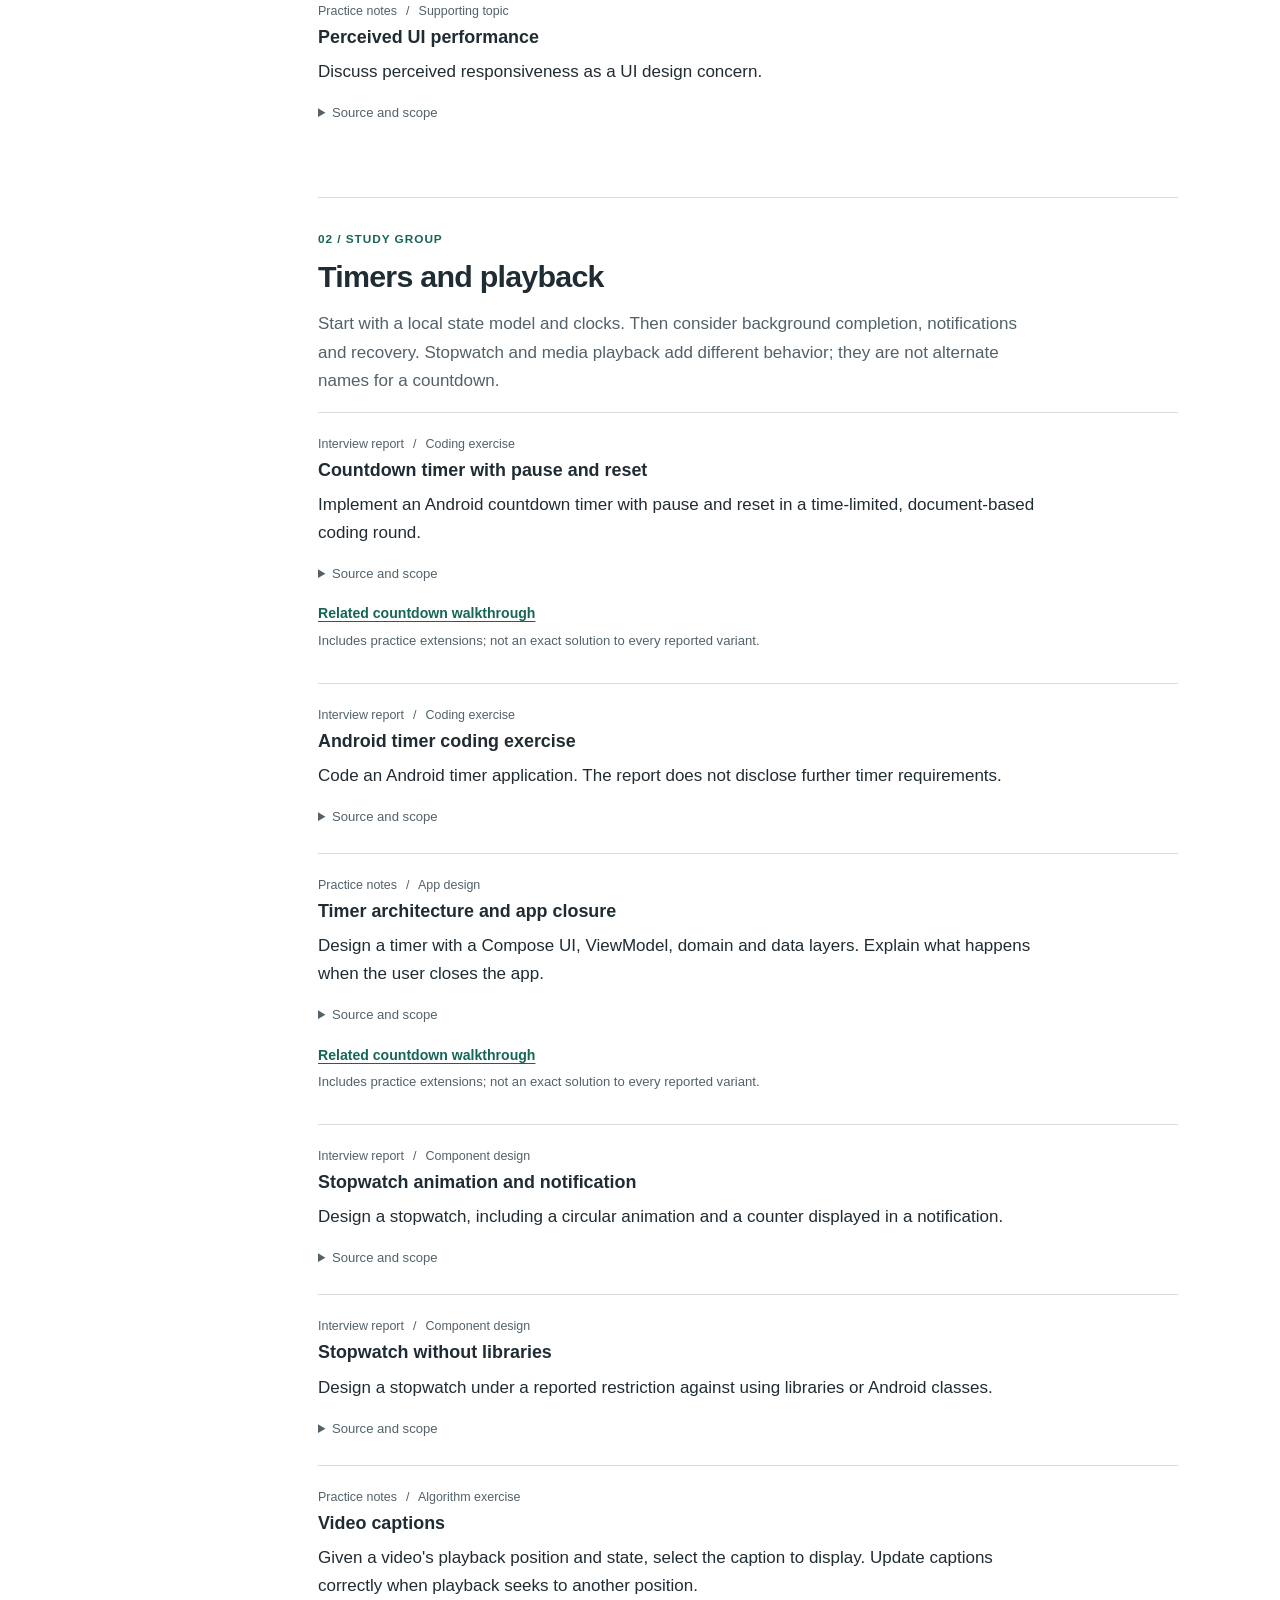
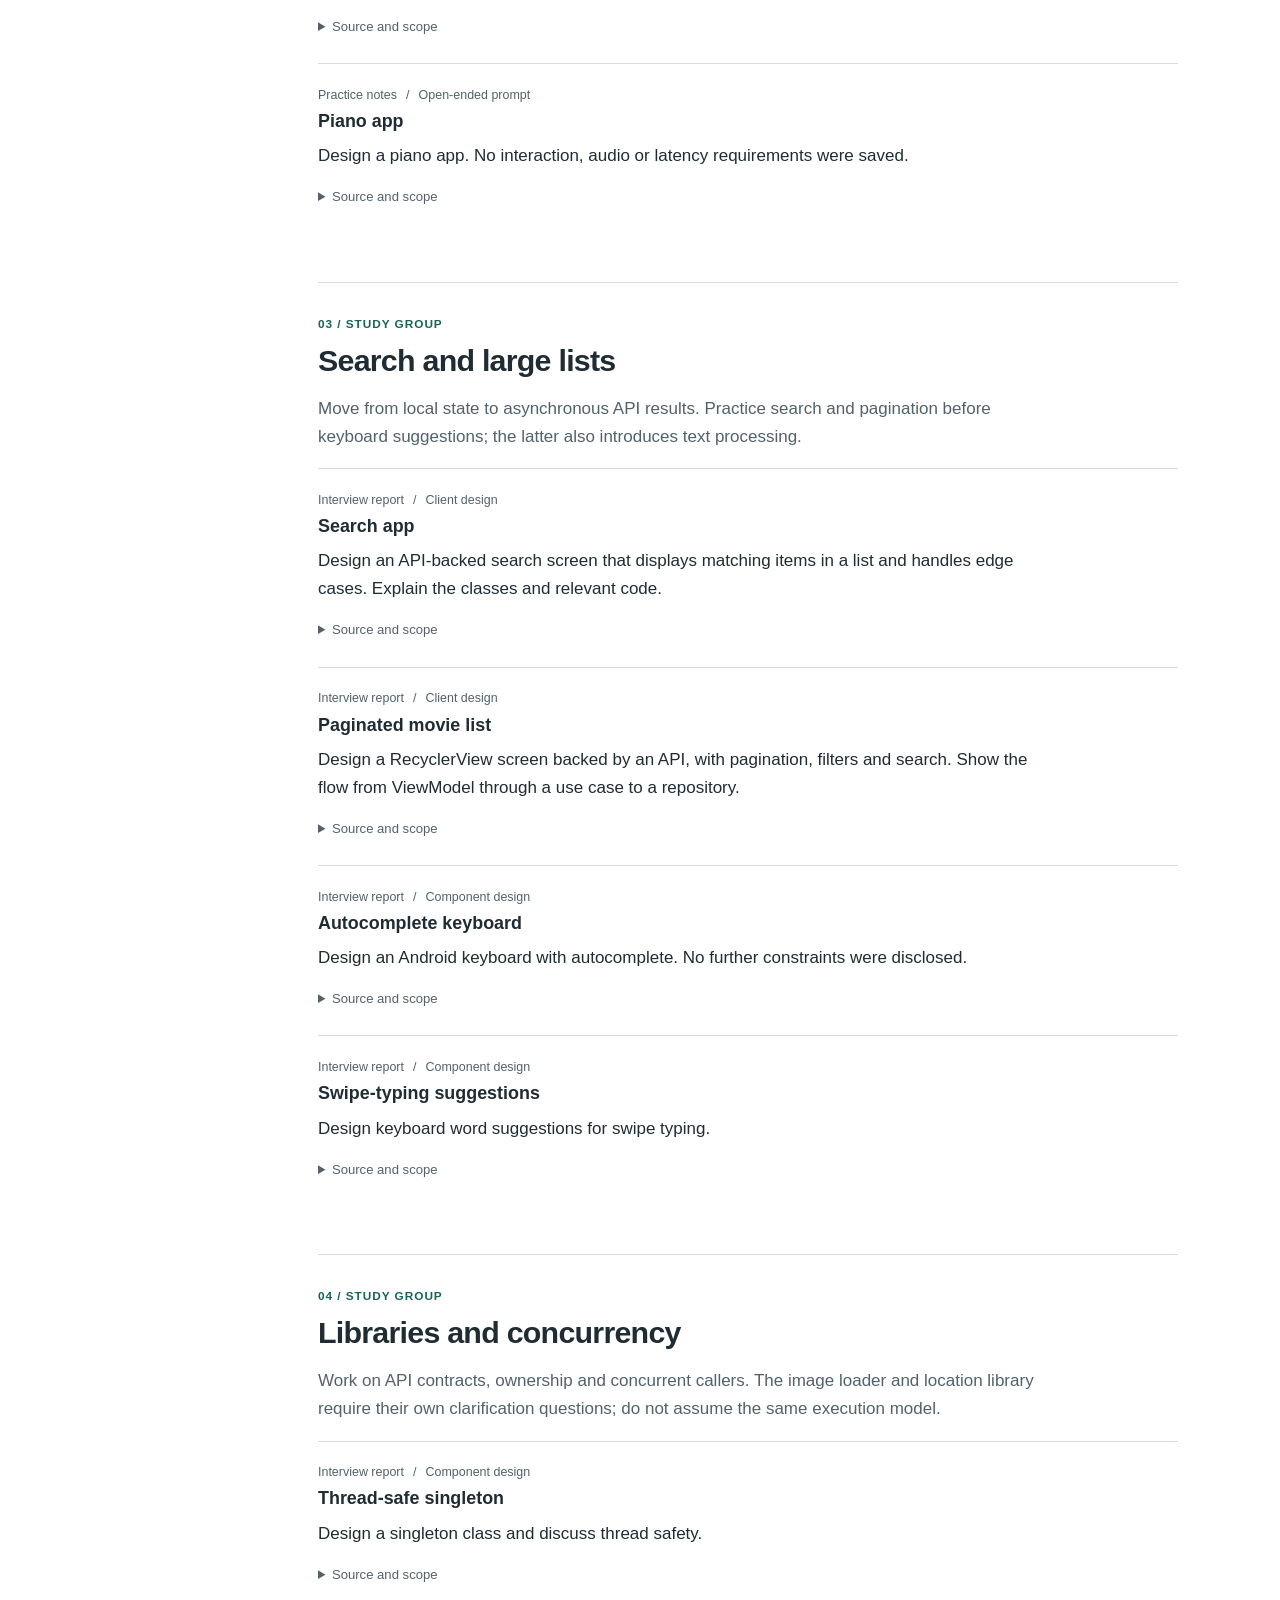
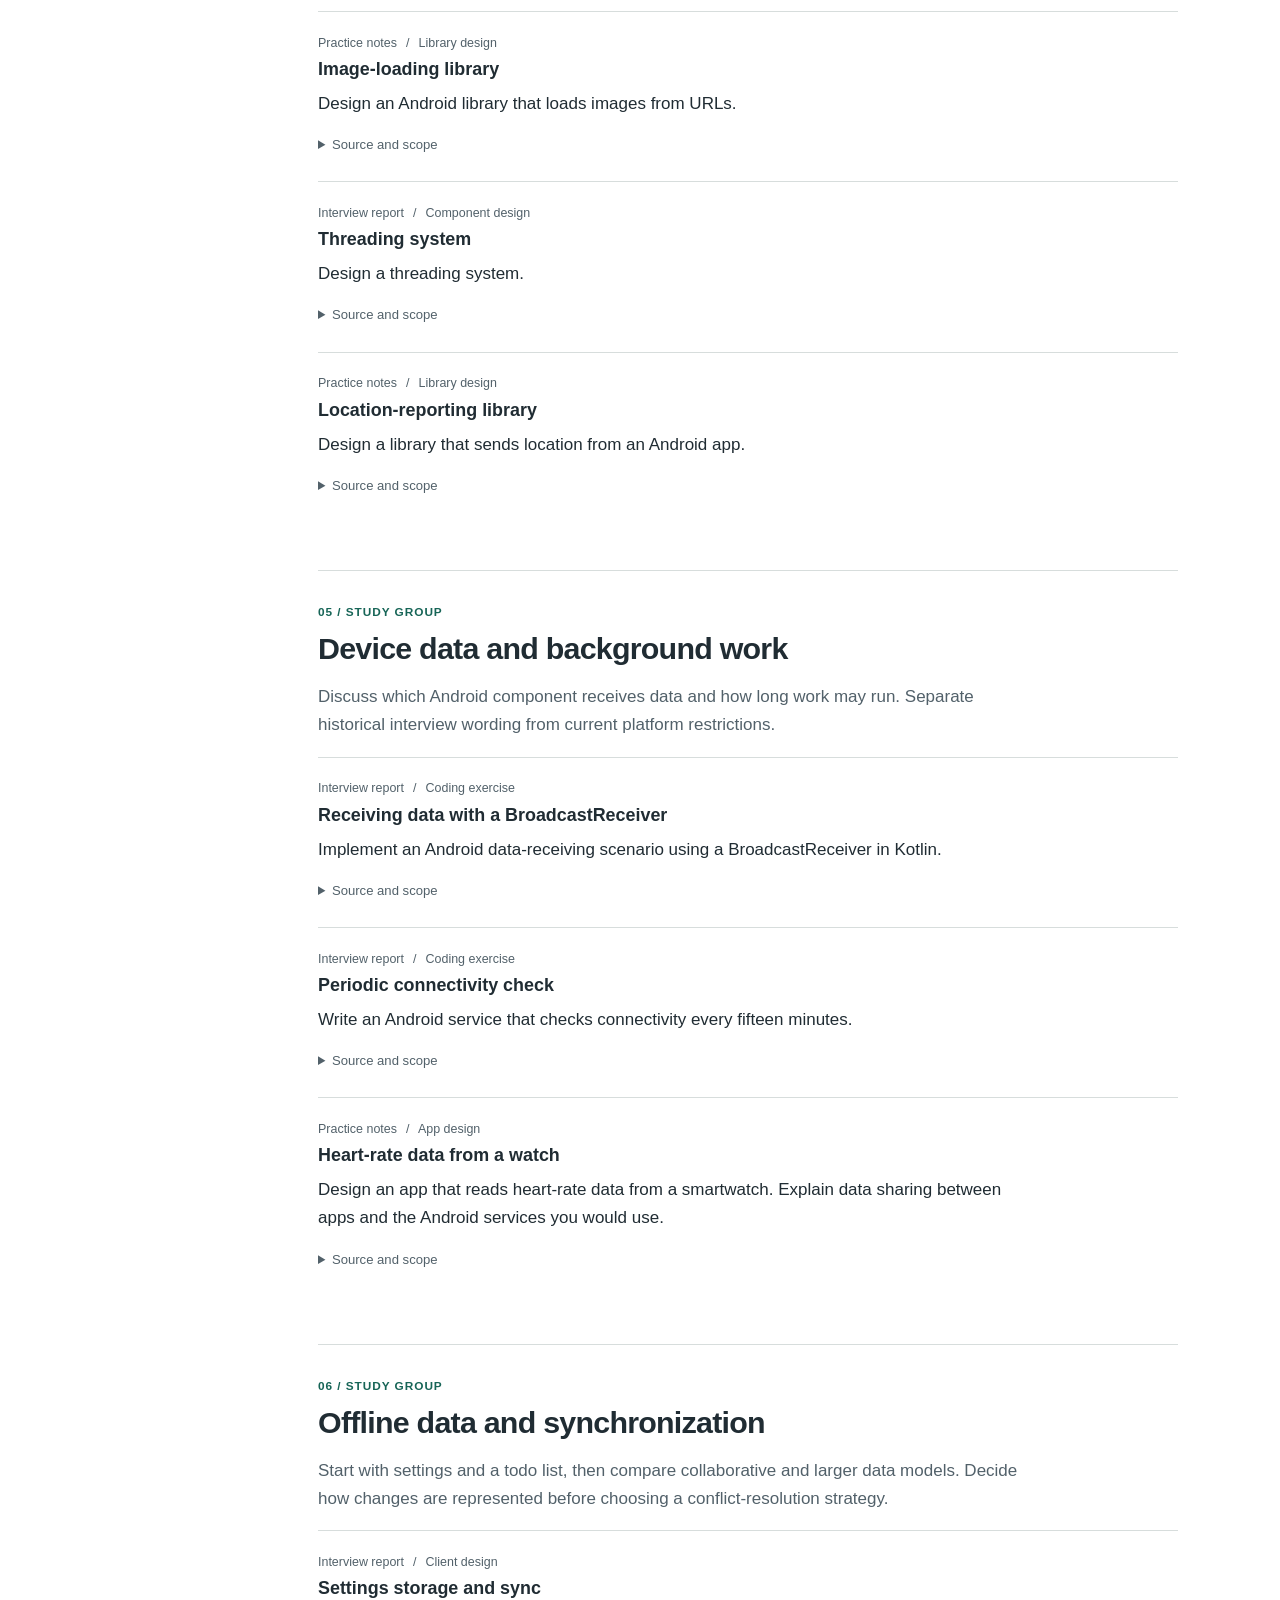
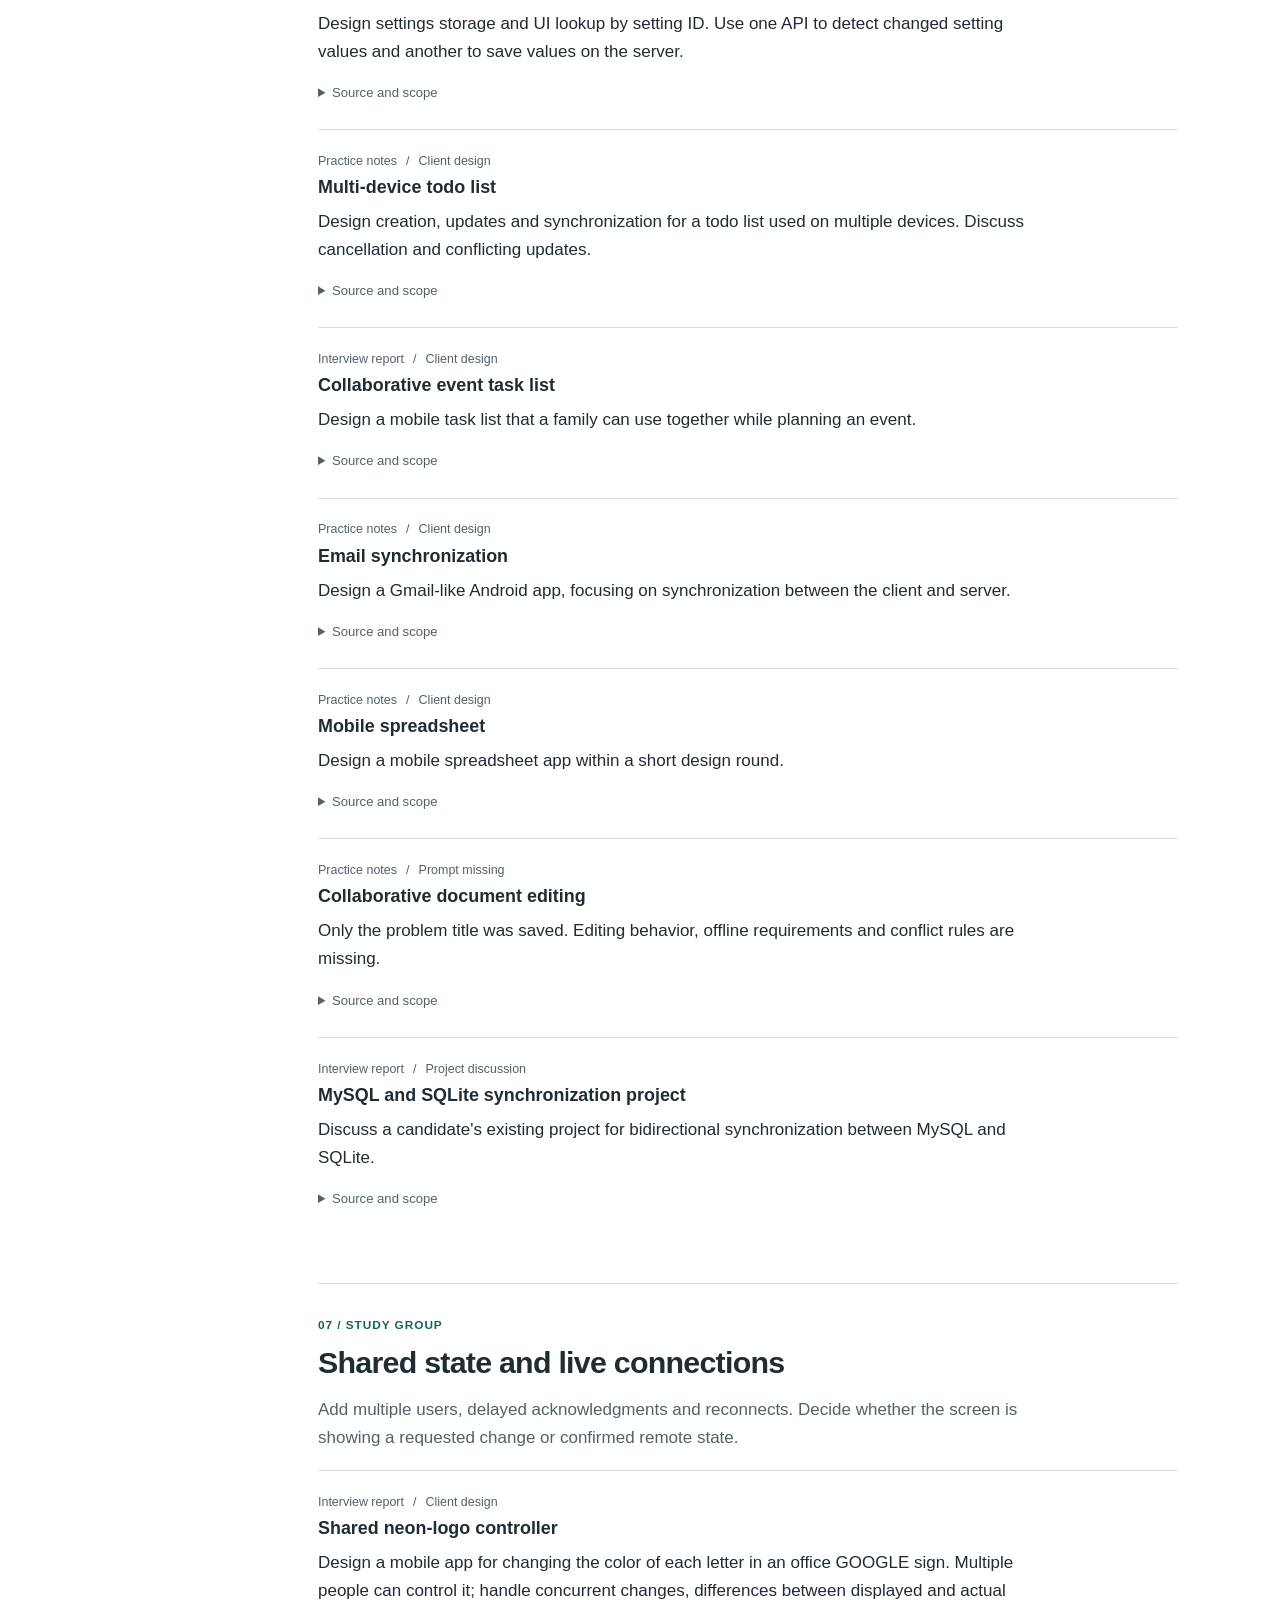
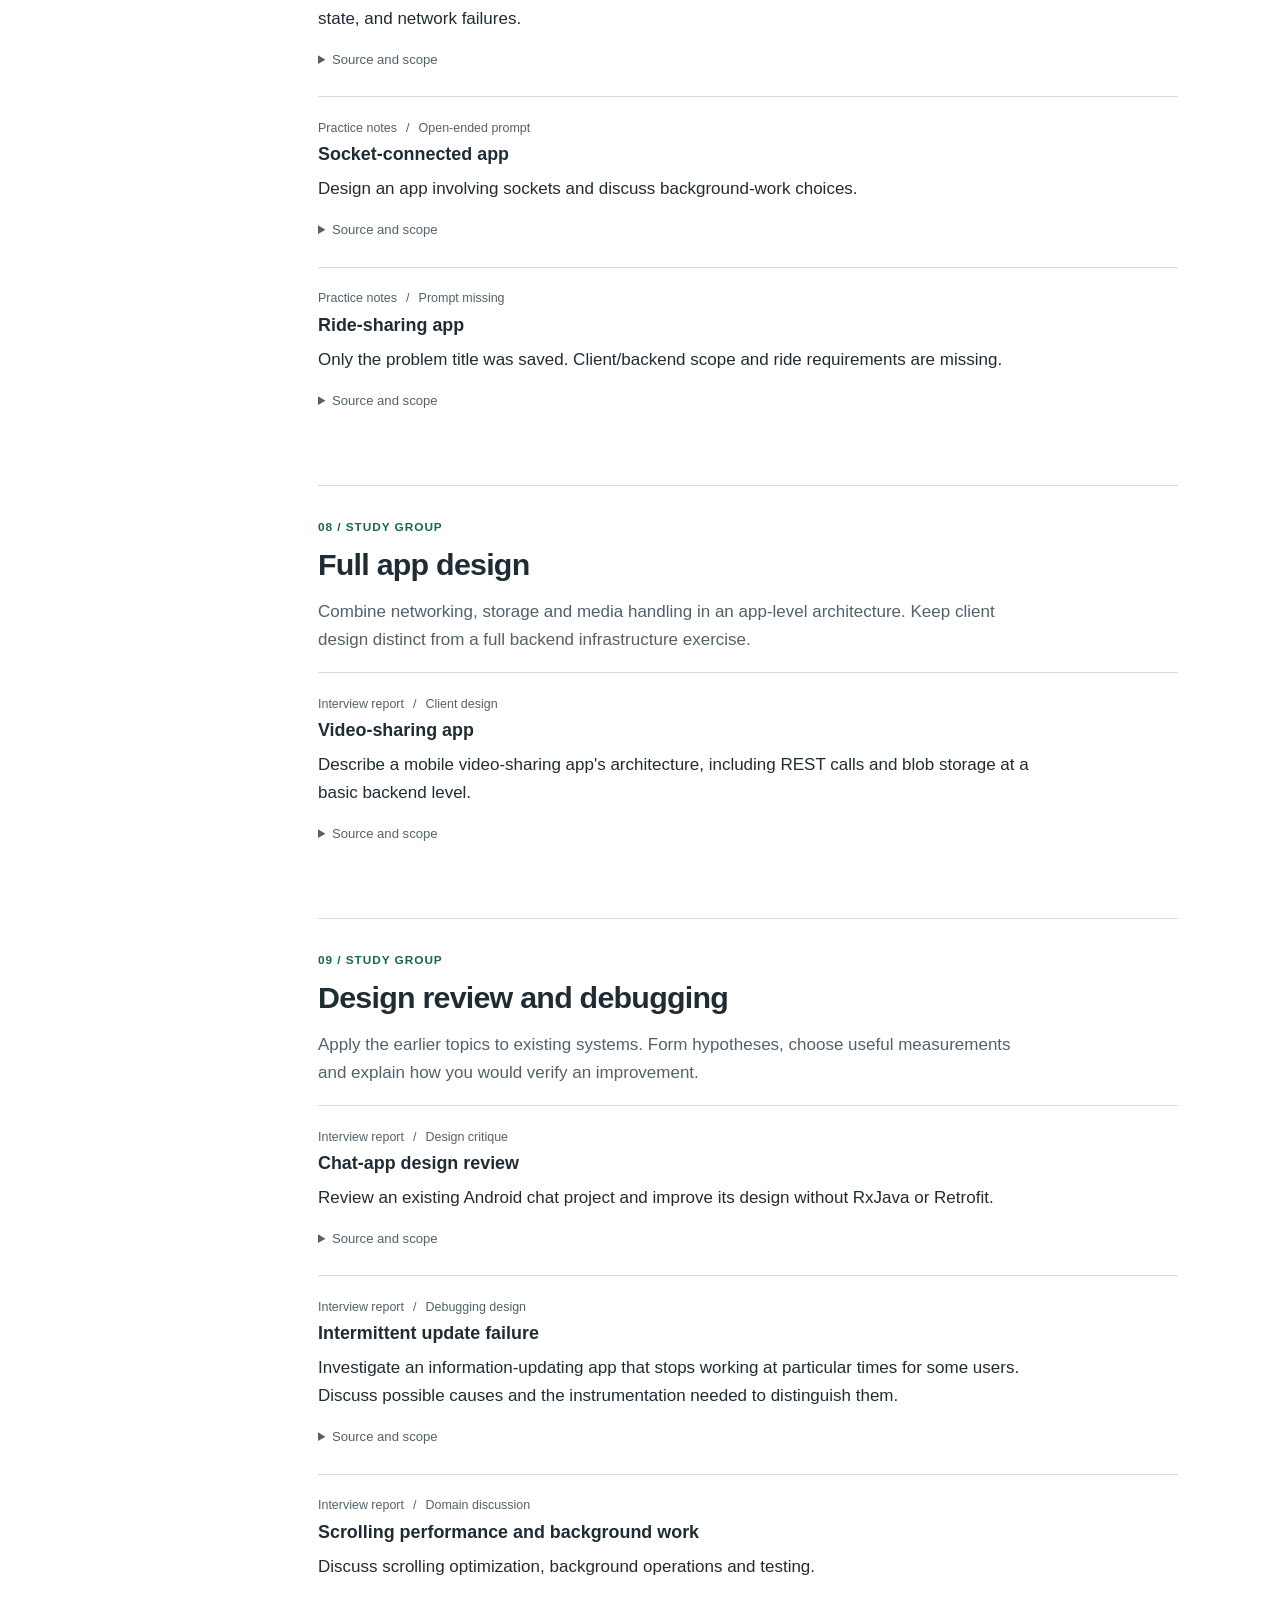
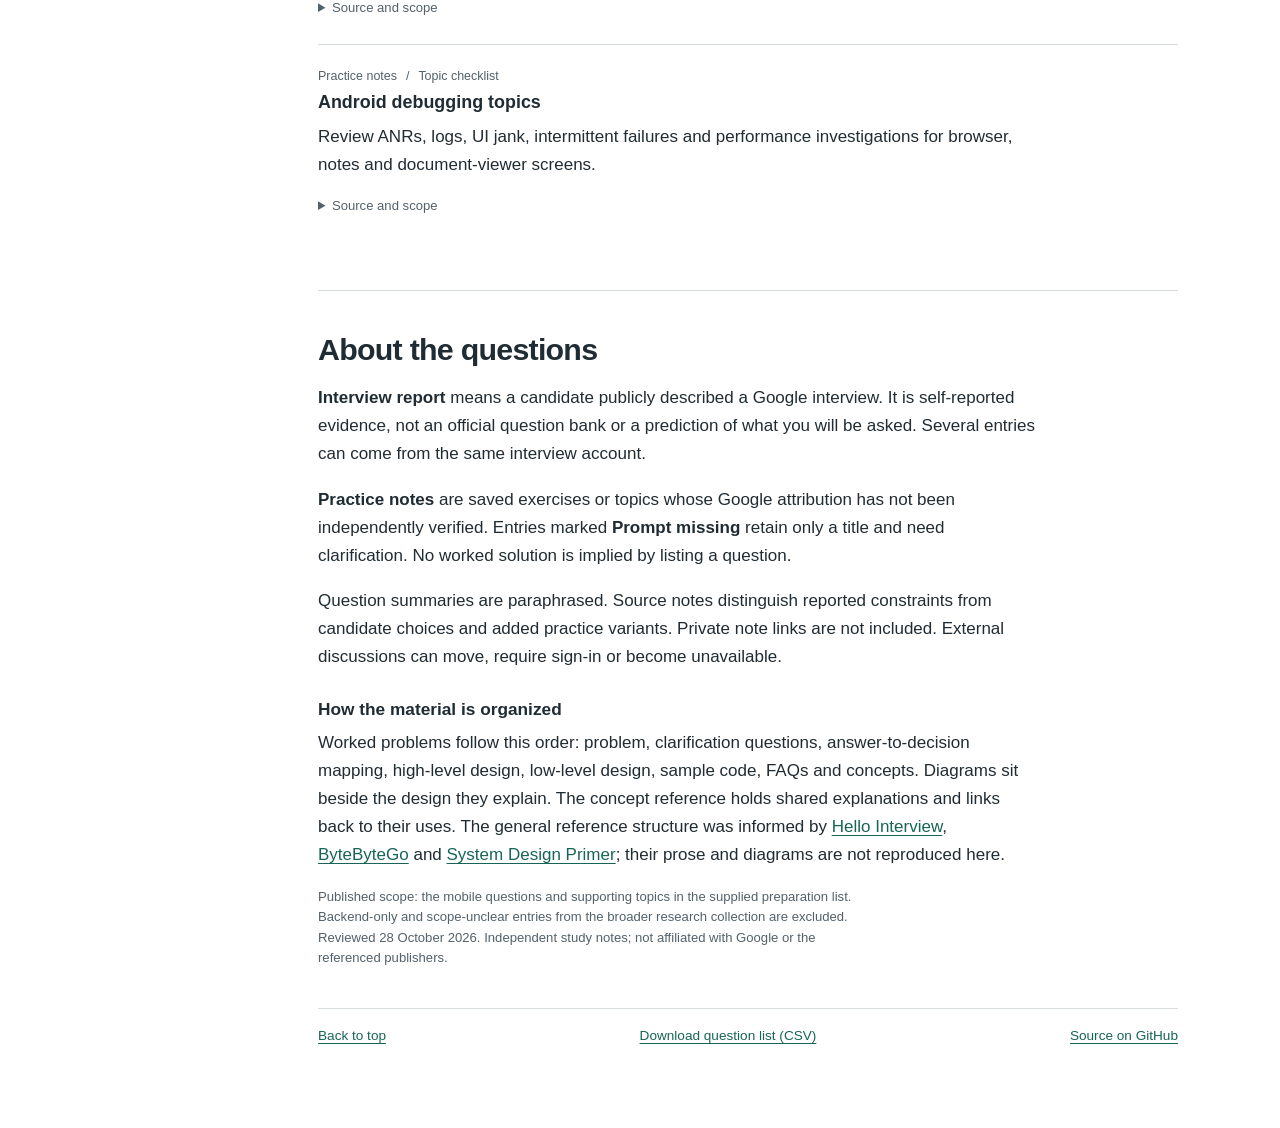
==== commit 211185b2: "Organize worked designs around clarification decisions Read the problem and clarifications before HL" ====
--- a/index.html
+++ b/index.html
@@ -29,11 +29,11 @@
     <section class="start-here" aria-labelledby="start-title">
       <p class="stage-label">Available walkthrough</p>
       <h2 id="start-title"><a href="problems/countdown-timer/index.html">Countdown timer</a></h2>
-      <p>Requirements, state transitions, timekeeping, high-level architecture, low-level interfaces, recovery and tests.</p>
+      <p>The problem, clarification questions, what the answers change, HLD and LLD diagrams, sample code, FAQs and concepts.</p>
       <p class="start-links"><a href="problems/countdown-timer/index.html#scope">Read from the start</a><a href="problems/countdown-timer/index.html#revision">Revision notes</a><a href="concepts/index.html">Concept reference</a></p>
     </section>
     <p class="meta">37 questions and reference topics. Only the countdown timer has a worked walkthrough so far.</p>
-    <details class="study-notes"><summary>Using this with a study partner</summary><p>Choose one question from a group. Agree on requirements, draw a high-level design, then work through the data model, interfaces and failure cases. Compare your reasoning before reading a walkthrough. When a concept comes up again, use the reference entry and discuss what changes in the new problem.</p></details>
+    <details class="study-notes"><summary>Using this with a study partner</summary><p>Choose a problem and ask clarification questions. Explain which decision each answer changes before drawing the HLD and LLD. Then try the code, discuss the FAQs and revisit the shared concepts. Compare your reasoning before reading a walkthrough.</p></details>
     <section class="stage family" id="foundations" aria-labelledby="foundations-title">
   <div class="stage-label">01 / Study group</div>
   <h2 id="foundations-title">Android foundations</h2>
@@ -308,7 +308,7 @@
       <p><strong>Practice notes</strong> are saved exercises or topics whose Google attribution has not been independently verified. Entries marked <strong>Prompt missing</strong> retain only a title and need clarification. No worked solution is implied by listing a question.</p>
       <p>Question summaries are paraphrased. Source notes distinguish reported constraints from candidate choices and added practice variants. Private note links are not included. External discussions can move, require sign-in or become unavailable.</p>
       <h3>How the material is organized</h3>
-      <p>Worked problems introduce requirements before architecture, then cover implementation decisions and tests. The concept reference holds shared explanations and links back to their uses. This structure was informed by <a href="https://www.hellointerview.com/learn/system-design/in-a-hurry/delivery">Hello Interview</a>, <a href="https://bytebytego.com/courses/system-design-interview/a-framework-for-system-design-interviews">ByteByteGo</a> and <a href="https://github.com/donnemartin/system-design-primer">System Design Primer</a>; their prose and diagrams are not reproduced here.</p>
+      <p>Worked problems follow this order: problem, clarification questions, answer-to-decision mapping, high-level design, low-level design, sample code, FAQs and concepts. Diagrams sit beside the design they explain. The concept reference holds shared explanations and links back to their uses. The general reference structure was informed by <a href="https://www.hellointerview.com/learn/system-design/in-a-hurry/delivery">Hello Interview</a>, <a href="https://bytebytego.com/courses/system-design-interview/a-framework-for-system-design-interviews">ByteByteGo</a> and <a href="https://github.com/donnemartin/system-design-primer">System Design Primer</a>; their prose and diagrams are not reproduced here.</p>
       <p class="source-note">Published scope: the mobile questions and supporting topics in the supplied preparation list. Backend-only and scope-unclear entries from the broader research collection are excluded. Reviewed 28 October 2026. Independent study notes; not affiliated with Google or the referenced publishers.</p>
     </section>
     <footer class="footer-nav"><a href="index.html#main">Back to top</a><a href="questions.csv" download>Download question list (CSV)</a><a href="https://github.com/atulac/android-system-design">Source on GitHub</a></footer>
--- a/style.css
+++ b/style.css
@@ -35,10 +35,11 @@
 .rail .num { display: inline-block; width: 1.75rem; color: var(--accent); font-variant-numeric: tabular-nums; }
 .rail .rail-extra { border-top: 1px solid var(--line); padding-top: .8rem; }
 main { min-width: 0; max-width: 860px; }
-h1, h2, h3 { line-height: 1.2; text-wrap: balance; }
+h1, h2, h3, h4 { line-height: 1.2; text-wrap: balance; }
 h1 { font-size: clamp(2rem, 4vw, 2.8rem); letter-spacing: -.035em; margin: .4rem 0 1rem; max-width: 24ch; }
 h2 { font-size: clamp(1.45rem, 3vw, 1.9rem); letter-spacing: -.025em; margin: .5rem 0 1rem; }
 h3 { font-size: 1.08rem; margin: 1.7rem 0 .55rem; }
+h4 { font-size: 1rem; margin: 1.3rem 0 .5rem; }
 p { margin: .6rem 0 1.1rem; }
 p, li { max-width: 76ch; }
 strong { font-weight: 680; }
@@ -52,6 +53,7 @@
 .meta, .source-note, .caption, figcaption { color: var(--muted); font-size: .82rem; line-height: 1.55; }
 .meta { margin: .7rem 0; }
 section.stage, article.concept { margin-top: 3rem; padding-top: 2rem; border-top: 1px solid var(--line); }
+.subsection { margin-top: 2rem; }
 .takeaway { padding: .8rem 1rem; background: var(--tint); border-left: 3px solid var(--accent); margin: 1rem 0 1.3rem; }
 .takeaway p, .note p { margin: 0; }
 .note { padding: .8rem 1rem; background: var(--blue-tint); margin: 1rem 0; }
@@ -174,7 +176,8 @@
   h1 { font-size: 27pt; }
   h2 { font-size: 18pt; }
   h3 { font-size: 12pt; }
-  h1, h2, h3, summary, .stage-label { break-after: avoid; }
+  h4 { font-size: 11pt; }
+  h1, h2, h3, h4, summary, .stage-label { break-after: avoid; }
   section.stage, article.concept { padding-top: 1rem; margin-top: 1.4rem; }
   p, li { max-width: none; }
   figure, .takeaway, .note, .promise, .used-in, tr { break-inside: avoid; }
